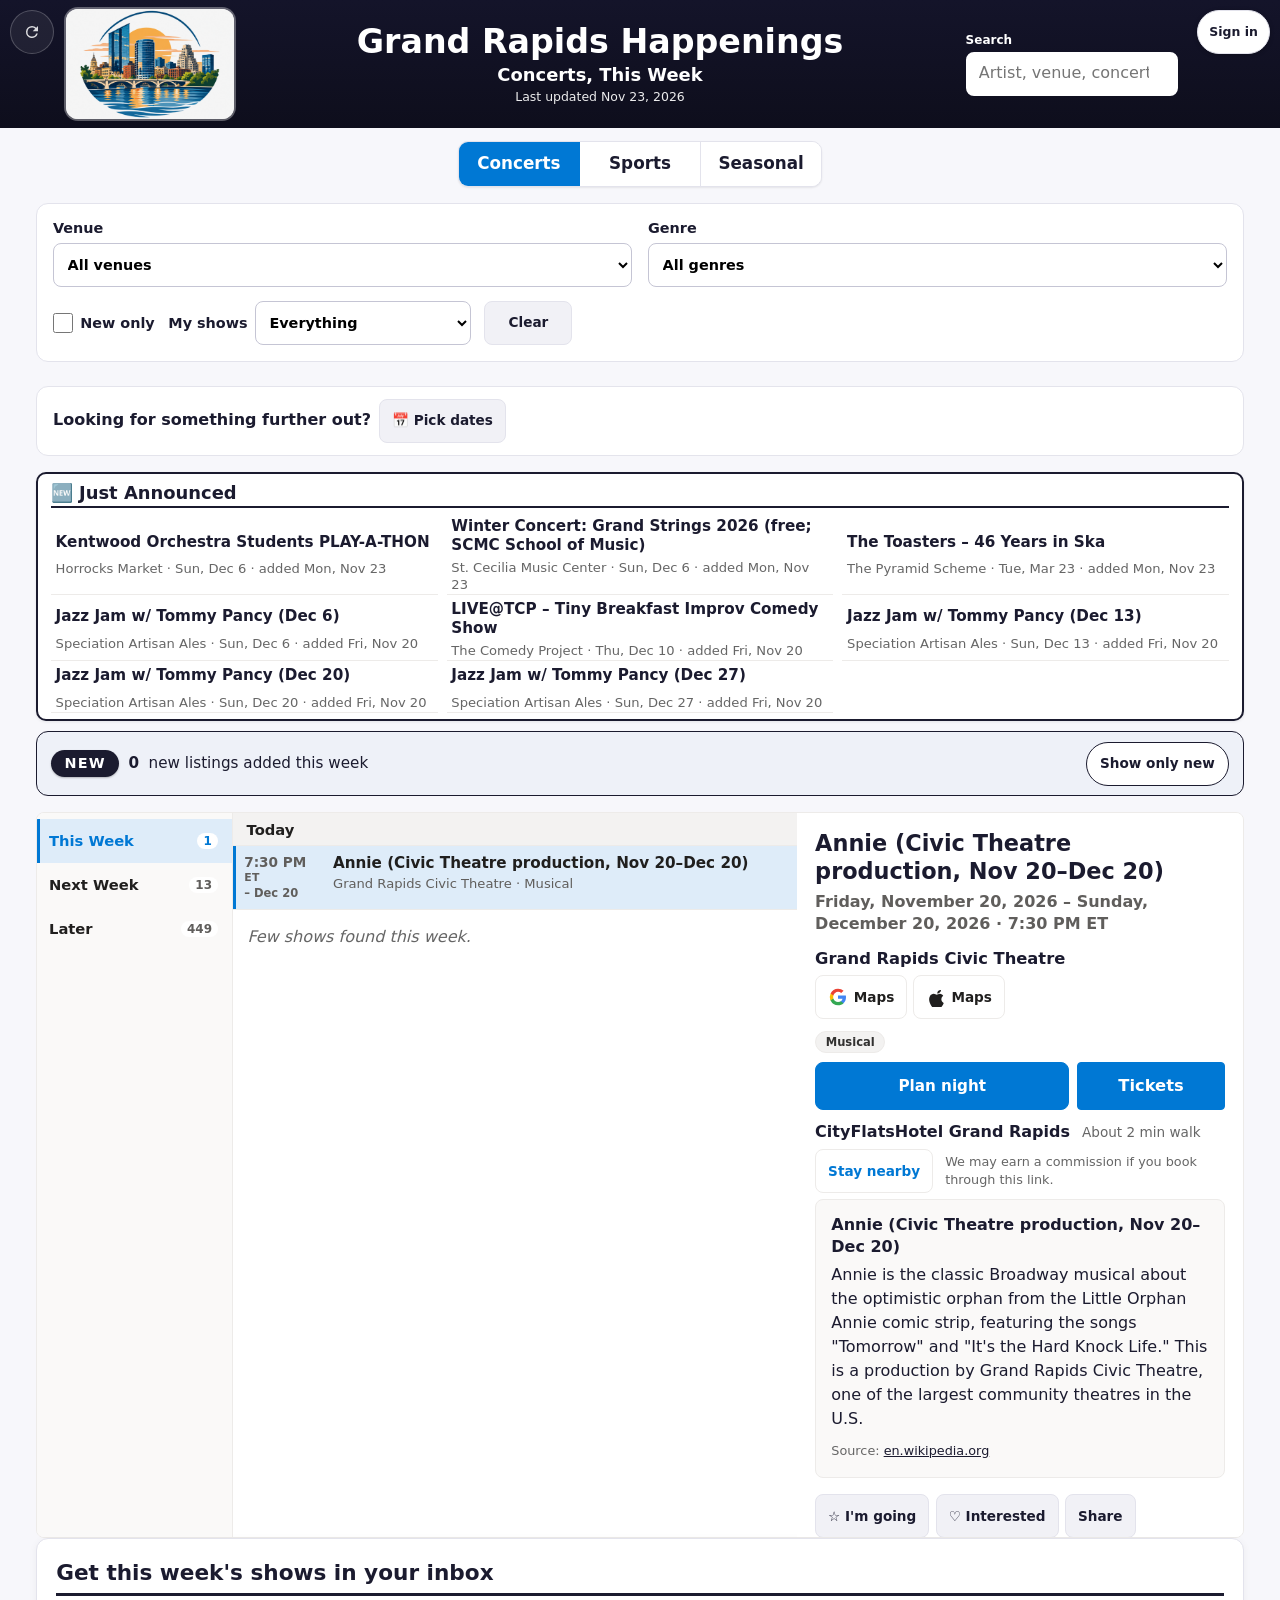
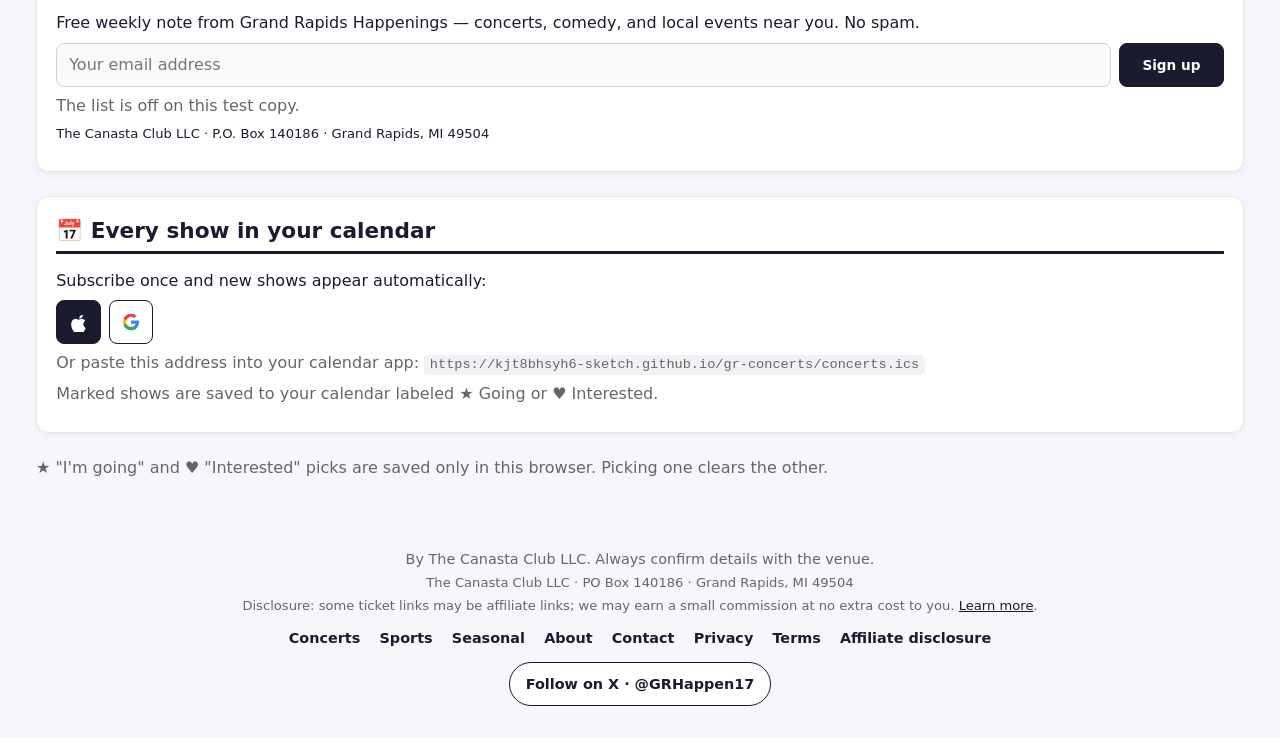
==== index.html @ 435d7b5a "Merge the Event offers price fix into staging. Listing data matches main. Staging pages, Stay nearby" ====
<!doctype html><html lang="en"><head><meta name='impact-site-verification' value='eac4d3b9-67de-4eab-9aab-28824f955603'><meta charset="utf-8"><meta name="robots" content="noindex,nofollow"><meta name="viewport" content="width=device-width,initial-scale=1"><meta name="google-site-verification" content="nDKhhTOPAaCx34YRSxGSWMy59igHP0gIZXPhLIAlEQs" /><script>(function(l){var h=l.hostname,p=l.pathname;if(h==="kjt8bhsyh6-sketch.github.io")return;if(/\.pages\.dev$/.test(h)&&h.split(".").length>3)return;if(h!=="www.grhappenings.com"&&!/\.pages\.dev$/.test(h)){return}p=p.replace(/\/index\.html$/,"/").replace(/\.html$/,"");l.replace("https://grhappenings.com"+p+l.search+l.hash)})(location)</script><link rel="canonical" href="https://grhappenings.com/">
<title>Grand Rapids Happenings</title><meta property="og:site_name" content="Grand Rapids Happenings"><meta name="description" content="Live music in Grand Rapids, MI this week and next, plus shows months ahead. New shows marked NEW.">
<link rel="stylesheet" href="style.css?v=202611091520"><link rel="alternate" type="text/calendar" title="All shows (iCal)" href="concerts.ics"><link rel="manifest" href="manifest.webmanifest?v=202611080943"><link rel="icon" href="icons/favicon.ico?v=202611080943" sizes="any"><link rel="icon" type="image/png" sizes="32x32" href="icons/favicon-32.png?v=202611080943"><link rel="apple-touch-icon" href="icons/apple-touch-icon.png?v=202611080943"><meta name="application-name" content="Grand Rapids Happenings"><meta name="apple-mobile-web-app-title" content="GR Happenings"><meta name="apple-mobile-web-app-capable" content="yes"><meta name="mobile-web-app-capable" content="yes"><meta name="theme-color" content="#14142a"></head><body>
<div class="mast"><header><img class="brand" src="assets/brand/cityscape.png?v=202611080943" alt=""><div class="mast-copy"><h1>Grand Rapids Happenings</h1><p class="subtitle">Concerts, This Week and Next</p><p id="updated"></p></div><div class="mast-search" role="search"><label for="f-q">Search</label><input type="search" id="f-q" placeholder="Artist, venue, concerto…" enterkeyhint="search"></div></header></div>
<nav class="segtoggle" aria-label="Section"><a href="index.html?v=202611081738" aria-current="page">Concerts</a><a href="sports.html?v=202611081738">Sports</a><a href="seasonal.html?v=202611081738">Seasonal</a></nav>
<main>
<section class="filters" aria-label="Filter shows">
  <div class="filter-fields">
    <label>Venue <select id="f-venue"><option value="">All venues</option></select></label>
    <label>Genre <select id="f-genre"><option value="">All genres</option></select></label>
  </div>
  <div class="filter-tools">
    <label><input type="checkbox" id="f-new"> New only</label>
    <label>My shows <select id="f-mine"><option value="">Everything</option><option value="all">Going + Interested</option><option value="going">★ Going only</option><option value="interested">♥ Interested only</option></select></label>
    <button type="button" id="f-clear">Clear</button>
  </div>
</section>
<section class="range" id="range" aria-label="Pick dates">
  <p class="range-ask">Looking for something further out? <button type="button" class="b" id="r-open" aria-expanded="false" aria-controls="r-panel">📅 Pick dates</button></p>
  <div id="r-panel" hidden>
    <div class="r-dates"><label>From <input type="date" id="r-from"></label><label>To <input type="date" id="r-to"></label></div>
    <div class="chips" id="r-chips"></div>
    <p class="row"><button type="button" class="b primary" id="r-go">Show shows</button> <button type="button" class="b" id="r-back">Back to this week</button></p>
  </div>
</section>
<section class="just" id="just-section">
  <h2>🆕 Just Announced</h2>
  <button type="button" class="just-toggle" id="just-toggle" aria-expanded="false" aria-controls="just">Show just announced</button>
  <ul id="just"></ul>
</section>
<p class="newcount" id="newcount" role="status" hidden></p>
<div class="workspace" id="workspace">
  <nav class="rail" aria-label="When">
    <button type="button" class="rail-btn" data-week="this" aria-pressed="true" aria-controls="agenda">This Week <span class="rail-count" data-count="this"></span></button>
    <button type="button" class="rail-btn" data-week="next" aria-pressed="false" aria-controls="agenda">Next Week <span class="rail-count" data-count="next"></span></button>
    <button type="button" class="rail-btn" data-week="later" aria-pressed="false" aria-controls="agenda">Later <span class="rail-count" data-count="later"></span></button>
  </nav>
  <div class="listpane">
    <p class="list-note" id="list-note" hidden></p>
    <div class="grid" id="agenda" role="listbox" aria-label="Shows"></div>
  </div>
  <aside class="readpane" id="read" aria-label="Show details">
    <div class="read-bar"><button type="button" class="b read-back" id="read-back">Back to list</button></div>
    <div class="read-body" id="read-body"></div>
  </aside>
</div>
<section class="signup"><h2>Get this week's shows in your inbox</h2><p>Free weekly note from Grand Rapids Happenings — concerts, comedy, and local events near you. No spam.</p><form><input type="email" name="email" placeholder="Your email address" disabled><button type="submit" disabled>Sign up</button></form><p class="note">The list is off on this test copy.</p><p class="mail-addr">The Canasta Club LLC · P.O. Box 140186 · Grand Rapids, MI 49504</p></section>
<section class="signup"><h2>📅 Every show in your calendar</h2><p>Subscribe once and new shows appear automatically:</p><p class="row"><a id="sub-webcal" class="btn cal-mark" href="concerts.ics" aria-label="Subscribe in Apple or Outlook" title="Subscribe in Apple or Outlook"><svg viewBox="0 0 24 24" aria-hidden="true" focusable="false"><path fill="currentColor" d="M16.4 6.6c-.7.8-1.8 1.4-2.9 1.3-.1-1.1.4-2.3 1.1-3 0 0 .1 0 .1-.1.8-.7 2.1-1.2 3.2-1.2.1 1.2-.3 2.3-1.5 3zm.6 1.6c-1.8-.1-3.3 1-4.1 1-.9 0-2.2-1-3.6-1-1.9 0-3.6 1.1-4.6 2.8-2 3.4-.5 8.4 1.4 11.2.9 1.4 2 2.9 3.4 2.8 1.4 0 1.9-.9 3.5-.9s2.1.9 3.5.9c1.5 0 2.4-1.3 3.3-2.7 1-1.6 1.5-3.1 1.5-3.2-.1 0-2.9-1.1-2.9-4.4 0-2.7 2.2-4 2.3-4.1-1.3-1.8-3.2-2.1-3.7-2.4z"/></svg></a> <a id="sub-google" class="btn ghost cal-mark" href="#" target="_blank" rel="noopener" aria-label="Subscribe in Google Calendar" title="Subscribe in Google Calendar"><svg viewBox="0 0 24 24" aria-hidden="true" focusable="false"><path fill="#4285F4" d="M21.6 12.3c0-.7-.1-1.4-.2-2H12v3.8h5.4a4.6 4.6 0 0 1-2 3v2.5h3.2c1.9-1.8 3-4.3 3-7.3z"/><path fill="#34A853" d="M12 22c2.7 0 5-.9 6.6-2.5l-3.2-2.5c-.9.6-2 .9-3.4.9-2.6 0-4.8-1.8-5.6-4.2H3.1v2.6A10 10 0 0 0 12 22z"/><path fill="#FBBC05" d="M6.4 13.7a6 6 0 0 1 0-3.4V7.7H3.1a10 10 0 0 0 0 8.6l3.3-2.6z"/><path fill="#EA4335" d="M12 5.8c1.5 0 2.8.5 3.8 1.5l2.9-2.9C16.9 2.8 14.7 2 12 2a10 10 0 0 0-8.9 5.7l3.3 2.6c.8-2.4 3-4.5 5.6-4.5z"/></svg></a></p><p class="note">Or paste this address into your calendar app: <code id="sub-url"></code></p><p class="note">Marked shows are saved to your calendar labeled ★ Going or ♥ Interested.</p></section>
<section class="signup" id="submit" hidden><h2>Know a show we missed?</h2><p>Tell us about a concert or local event. We check every submission before it goes on the site.</p><p><a id="submit-link" class="btn" href="#" target="_blank" rel="noopener">Submit an event</a></p></section>
<section id="comments" hidden><h2>Comments</h2><div id="giscus"></div></section>
<p class="note">★ "I'm going" and ♥ "Interested" picks are saved only in this browser. Picking one clears the other.</p>
</main>
<div id="toast" role="status" hidden></div>
<footer><p>By The Canasta Club LLC. Always confirm details with the venue.</p><p class="mail-addr">The Canasta Club LLC · PO Box 140186 · Grand Rapids, MI 49504</p><p class="disclosure">Disclosure: some ticket links may be affiliate links; we may earn a small commission at no extra cost to you. <a href="about.html#disclosure">Learn more</a>.</p><nav class="footlinks"><a href="index.html?v=202611081738">Concerts</a><a href="sports.html?v=202611081738">Sports</a><a href="seasonal.html?v=202611081738">Seasonal</a><a href="about.html">About</a><a href="about.html#contact">Contact</a><a href="privacy.html">Privacy</a><a href="terms.html">Terms</a><a href="about.html#disclosure">Affiliate disclosure</a></nav><p class="xfoot"><a href="https://x.com/GRHappen17" target="_blank" rel="noopener me" aria-label="Follow Grand Rapids Happenings on X (@GRHappen17)">Follow on X · @GRHappen17</a></p></footer>
<script src="config.js?v=202611091500"></script><script src="concerts.js?v=202611232206"></script><script src="bios.js?v=202611232206"></script><script src="ics.js?v=202611232206"></script><script src="venues.js?v=202611232206"></script><script src="date-range.js?v=202611080943"></script><script src="bio-modal.js?v=202611080943"></script><script src="marks.js?v=202611080943"></script><script src="pane.js?v=202611081905"></script><script src="plan-night.js?v=202611081926"></script><script src="stay-hotels.js?v=202611091520"></script><script src="stay-links.js?v=202611091520"></script><script src="app.js?v=202611091500"></script>
<script src="profiles.js?v=202611081738"></script><script src="track.js?v=202611091500"></script><script src="refresh.js?v=202611080943"></script>
<script>
(function () {
  var section = document.getElementById('just-section');
  var btn = document.getElementById('just-toggle');
  if (!section || !btn || !window.matchMedia) return;
  var mq = window.matchMedia('(max-width: 560px)');
  function setOpen(open) {
    section.classList.toggle('is-open', open);
    btn.setAttribute('aria-expanded', open ? 'true' : 'false');
    btn.textContent = open ? 'Hide just announced' : 'Show just announced';
  }
  btn.addEventListener('click', function () { if (mq.matches) setOpen(!section.classList.contains('is-open')); });
  function onBreakpoint() { if (mq.matches) setOpen(false); }
  if (mq.addEventListener) mq.addEventListener('change', onBreakpoint);
  else if (mq.addListener) mq.addListener(onBreakpoint);
})();
</script>

</body></html>
---- style.css ----
/* Colors: navy chrome. NEW is a solid navy pill. Going is blue. Interested stays teal. */
:root{
  --bg:#f7f7fb;--text:#1b1b2f;--navy:var(--text);--navy-hover:#2c2c4e;--accent:var(--navy);
  --header:#14142a;--header-deep:#0e0e1c;
  --card:#fff;--new:#16a34a;--line:#e3e3ec;--muted:#666;
  --new-bg:var(--navy);--new-ink:#fff;--new-line:var(--navy);
  --going:#dbeafe;--going-line:#2563eb;--going-ink:#1e3a8a;
  --interested-bg:#ccfbf1;--interested:#0d9488;--interested-ink:#115e59;--mark-going:#2563eb;
  --focus:var(--navy);--focus-on-navy:#fff;
  --fluent:#0f6cbd;--fluent-hover:#115ea3;--fluent-line:#edebe9;--fluent-ink:#201f1e;--fluent-muted:#605e5c;
  --ms:#0078D4;--ms-hover:#106EBE;--ms-sel:#deecf9;--day:#f3f2f1
}
*{box-sizing:border-box}
body{margin:0;font-family:system-ui,-apple-system,"Segoe UI",sans-serif;background:var(--bg);color:var(--text);line-height:1.4}
.mast{position:relative;color:#fff;background:linear-gradient(180deg,var(--header) 0%,var(--header-deep) 100%)}
.brand{position:relative;z-index:0;grid-area:brand;justify-self:start;align-self:center;width:4.75rem;height:auto;aspect-ratio:480/315;max-width:none;object-fit:contain;object-position:center;margin:0;padding:0;border-radius:10px;background:#f4f4f4;box-shadow:0 0 0 2px #ffffff55;pointer-events:none;user-select:none}
header{position:relative;z-index:1;display:grid;grid-template-columns:minmax(0,1fr);grid-template-areas:"brand" "copy";justify-items:start;align-items:center;row-gap:.4rem;background:transparent;color:#fff;padding:3.65rem .9rem .75rem;text-align:left}
header:has(.mast-search){grid-template-areas:"brand" "copy" "search"}
.mast-copy{grid-area:copy;width:100%;min-width:0;position:relative;z-index:1;text-align:left}
.mast-search{grid-area:search;width:100%;min-width:0;max-width:100%;justify-self:stretch;position:relative;z-index:1;text-align:left}
.mast-search label{display:block;margin:0 0 .15rem;font-size:.75rem;font-weight:700;color:#fff}
.mast-search input{font:inherit;font-size:1rem;width:100%;min-width:0;min-height:44px;padding:.4rem .7rem;border:2px solid #fff;border-radius:8px;background:#fff;color:var(--text)}
h1{margin:0;font-size:1.15rem;line-height:1.2;white-space:nowrap}
#updated{opacity:.92;font-size:.78rem;margin:.1rem 0 0}
main{max-width:1100px;margin:auto;padding:1rem}
main:has(.workspace){max-width:1240px}
h2{border-bottom:3px solid var(--accent);padding-bottom:.3rem;margin:1.6rem 0 1rem;font-size:1.35rem}
section>h2:first-child{margin-top:0}
main>section{margin-bottom:1.5rem}
a{color:var(--navy)}
.note,.muted{color:var(--muted)}.muted{font-size:.85rem}

/* ---- listings: one Outlook-style agenda (day groups + dense rows). Not cards. ---- */
.grid{display:flex;flex-direction:column;gap:0;background:#fff;border:1px solid var(--fluent-line);border-radius:8px}
.card{background:#fff;border:0;border-bottom:1px solid var(--fluent-line);border-radius:0;padding:0;box-shadow:none;
  display:block;min-width:0;overflow:visible}
.row-title{margin:0;font-size:1rem;font-weight:700;line-height:1.3;color:var(--fluent-ink);overflow-wrap:anywhere}
.card p{margin:.12rem 0 0;font-size:.92rem;overflow-wrap:anywhere}
.card.is-new{background:#f4f7fb;box-shadow:inset 3px 0 0 var(--navy)}
.card.flash{outline:3px solid var(--fluent);outline-offset:-3px}
.tag,.new{display:inline-block;border-radius:99px;padding:.15rem .6rem;font-size:.72rem;font-weight:600;color:#fff;vertical-align:middle}
.tag{background:var(--accent)}.new{background:var(--new-bg);color:#fff;border:0;font-size:.9rem;font-weight:800;letter-spacing:.08em;line-height:1.1;padding:.36rem .82rem;margin-left:.4rem;box-shadow:0 1px 2px #00000040}
.few{grid-column:1/-1;font-style:italic;color:var(--muted)}

/* ---- card buttons: Tickets in the rail row; labeled actions in a slim bar ---- */
.actions{margin:0;padding:.35rem .5rem;display:flex;flex-wrap:wrap;align-items:center;gap:.25rem;border-top:1px solid var(--line);background:var(--bg)}
.actions>.b{flex:0 0 auto;min-width:44px;background:transparent;border-color:transparent;color:var(--text);font-size:.8rem;font-weight:700;white-space:nowrap}
.actions>.b:hover{background:#e8e8f2}
.b,.btn,button{font:inherit;font-size:.85rem;font-weight:600;line-height:1.2;min-height:44px;padding:.5rem .75rem;border-radius:8px;
  border:1px solid var(--line);background:#f1f1f6;color:var(--text);cursor:pointer;text-decoration:none;
  display:inline-flex;align-items:center;justify-content:center;text-align:center;white-space:nowrap}
.b:hover,button:hover{background:#e6e6ef}
.b.primary,.btn,button[type=submit]{background:var(--navy);border-color:var(--navy);color:#fff}
.b.primary{grid-column:1/-1;font-size:.95rem}
.b.primary:hover,.btn:hover,button[type=submit]:hover{filter:none;background:var(--navy-hover)}
.b.going.on{background:var(--going);border-color:var(--going-line);color:var(--going-ink)}
.btn.ghost{background:#fff;color:var(--navy);border-color:var(--navy)}
.btn.ghost:hover{background:#eef0f6;filter:none}
.b:focus-visible,.btn:focus-visible,button:focus-visible,select:focus-visible,input:focus-visible,a:focus-visible{outline:3px solid var(--focus);outline-offset:2px}
header :focus-visible{outline-color:var(--focus-on-navy)}

/* ---- Just Announced: one column, then two, then three. Each row is pill | title / meta, so a long title wraps beside NEW and the venue line stays under the title. ---- */
.just{background:var(--card);border:2px solid var(--navy);border-radius:10px;padding:.65rem .85rem .5rem;margin-bottom:.85rem;box-shadow:0 1px 3px #00000014;overflow:visible}
.just h2{margin:0 0 .35rem;padding-bottom:.2rem;border-bottom-width:2px;border-bottom-color:var(--navy);font-size:1.15rem;line-height:1.25;overflow-wrap:break-word}
.just ul{display:grid;grid-template-columns:minmax(0,1fr);gap:0;list-style:none;margin:0;padding:0;min-width:0}
.just li{display:grid;grid-template-columns:auto minmax(0,1fr);grid-template-areas:"pill title" "pill meta";align-items:center;align-content:center;column-gap:.45rem;row-gap:0;min-width:0;min-height:44px;margin:0;padding:.25rem .1rem;border-bottom:1px solid var(--fluent-line);overflow:visible;overflow-wrap:break-word}
.just li:last-child{border-bottom:0}
.just li a{grid-area:title;font-size:1rem;font-weight:700;line-height:1.3;text-decoration:none;min-height:44px;min-width:0;max-width:100%;display:flex;align-items:center;white-space:normal;overflow:visible;overflow-wrap:anywhere;text-overflow:clip}
.just li a:hover{text-decoration:underline}
.just li .muted{grid-area:meta;min-width:0;max-width:100%;font-size:.86rem;line-height:1.3;white-space:normal;overflow:visible;overflow-wrap:anywhere}
.just li .new{grid-area:pill;align-self:center;margin:0;font-size:.68rem;letter-spacing:.04em;padding:.12rem .42rem;box-shadow:none;white-space:nowrap}
@media (min-width:720px){
  .just ul{grid-template-columns:repeat(2,minmax(0,1fr));column-gap:.85rem}
  .just li,.just li:last-child{border-bottom:0;box-shadow:inset 0 -1px 0 var(--fluent-line);padding:.15rem .4rem}
}
@media (min-width:1100px){
  main>.just{padding:.5rem .8rem .35rem;margin-bottom:.65rem}
  .just h2{margin:0 0 .25rem;padding-bottom:.15rem;font-size:1.12rem}
  .just ul{grid-template-columns:repeat(3,minmax(0,1fr));column-gap:.55rem}
  .just li,.just li:last-child{display:grid;grid-template-columns:auto minmax(0,1fr);grid-template-areas:"pill title" "pill meta";align-items:center;align-content:center;column-gap:.4rem;row-gap:0;min-height:0;min-width:0;padding:.12rem .3rem .16rem;overflow:visible}
  .just li .new{grid-area:pill;align-self:center}
  .just li a{grid-area:title;min-height:1.9rem;min-width:0;max-width:100%;padding:.2rem 0;font-size:.95rem;line-height:1.25;display:block;white-space:normal;overflow:visible;overflow-wrap:anywhere;text-overflow:clip}
  .just li .muted{grid-area:meta;flex:none;min-width:0;max-width:100%;font-size:.82rem;line-height:1.3;white-space:normal;overflow:visible;overflow-wrap:anywhere}
}
.just li:not(:has(.new)){grid-template-columns:minmax(0,1fr);grid-template-areas:"title" "meta";column-gap:0}
.just li:not(:has(a)){display:block}
/* Phone collapse uses the existing phones breakpoint (max-width: 560px). From 561px up the list stays open and this control is not shown. */
.just-toggle{display:none}
@media (max-width:560px){
  .just-toggle{display:flex;align-items:center;justify-content:space-between;gap:.75rem;box-sizing:border-box;width:100%;min-height:44px;margin:.15rem 0 .35rem;padding:.5rem .75rem;border:1px solid var(--navy);border-radius:8px;background:var(--card);color:var(--navy);font:inherit;font-size:.9rem;font-weight:700;line-height:1.2;text-align:left;cursor:pointer;white-space:normal}
  .just-toggle:hover{background:color-mix(in srgb,var(--navy) 8%,white)}
  .just-toggle::after{content:"";flex:0 0 auto;width:.5rem;height:.5rem;border-right:2px solid currentColor;border-bottom:2px solid currentColor;transform:translateY(-.15rem) rotate(45deg)}
  .just.is-open .just-toggle::after{transform:translateY(.12rem) rotate(225deg)}
  .just:not(.is-open) > #just{display:none}
}

/* ---- filter bar: equal field row, then a compact tools row (not stretched under those columns) ---- */
.filters{display:flex;flex-direction:column;gap:.85rem;background:var(--card);border:1px solid var(--line);border-radius:12px;padding:.9rem 1rem 1rem}
.filter-fields{display:grid;grid-template-columns:minmax(0,1fr);gap:.7rem}
.filter-tools{display:flex;flex-wrap:wrap;align-items:center;gap:.6rem .85rem}
.filters label{display:flex;align-items:center;gap:.45rem;font-size:.9rem;font-weight:600;min-width:0;min-height:44px}
.filter-fields label{flex-direction:column;align-items:stretch;justify-content:flex-end;gap:.3rem;min-height:0}
.filters select,.filters input[type=search]{font:inherit;font-size:.9rem;padding:.45rem .6rem;border:1px solid #c5c5d4;border-radius:8px;background:#fff;min-width:0;width:100%;min-height:44px}
.filter-tools label:has(select){flex:0 1 auto}
.filter-tools select{width:13.5rem;max-width:100%}
.filters input[type=checkbox]{width:1.25rem;height:1.25rem;accent-color:var(--navy);margin:0}
.filters #f-clear{margin:0;width:auto;min-width:5.5rem;min-height:44px;padding-inline:1.1rem}
@media (min-width:720px){
  .filter-fields{grid-template-columns:repeat(2,minmax(0,1fr));gap:.75rem 1rem}
  .filters:not(:has(#f-venue)){flex-direction:row;align-items:flex-end;gap:1rem 1.25rem}
  .filters:not(:has(#f-venue)) .filter-fields{flex:0 1 22rem;grid-template-columns:minmax(0,1fr)}
  .filters:not(:has(#f-venue)) .filter-tools{flex:1 1 auto}
}

/* ---- signup / calendar / submit boxes ---- */
.signup{background:var(--card);border:1px solid var(--line);border-radius:12px;padding:1.2rem;box-shadow:0 2px 8px #0000000d}
.signup p{margin:.5rem 0}
.signup form{display:flex;gap:.5rem;flex-wrap:wrap}
.signup input[type=email]{flex:1 1 220px;min-width:0;font:inherit;padding:.6rem .75rem;border:1px solid #cfcfda;border-radius:8px}
.signup button[type=submit]{padding:.6rem 1.4rem}
.row{display:flex;flex-wrap:wrap;gap:.5rem}
code{background:#f1f1f6;padding:.15rem .35rem;border-radius:4px;font-size:.85rem;word-break:break-all}
#toast{position:fixed;bottom:1rem;left:50%;transform:translateX(-50%);background:var(--text);color:#fff;padding:.6rem 1rem;border-radius:8px;z-index:9}
footer{text-align:center;padding:2rem 1rem;color:var(--muted);font-size:.9rem}

/* ---- phones ---- */
@media (max-width:560px){
  main{padding:.75rem}
  .grid{gap:0}
  .just{padding:.45rem .6rem .3rem}
}
.badges{display:flex;flex-wrap:wrap;gap:.3rem}.badges .new{margin-left:0}
/* footer links + text pages (privacy / terms) */
footer p{margin:.3rem 0}.mail-addr,.disclosure{font-size:.82rem}
.footlinks{display:flex;flex-wrap:wrap;justify-content:center;gap:.4rem 1.2rem;margin-top:.8rem}
.footlinks a{color:var(--navy);font-weight:700;text-decoration:none}.footlinks a:hover{text-decoration:underline}
/* X account only: https://x.com/GRHappen17. Never @grhappenings (Visit Grand Rapids, MN). */
.xfoot{margin:.9rem 0 0}
.xfoot a{display:inline-flex;align-items:center;justify-content:center;box-sizing:border-box;min-height:44px;min-width:44px;padding:.4rem 1rem;border-radius:99px;border:1px solid var(--navy);background:#fff;color:var(--navy);font-weight:700;line-height:1.2;text-decoration:none}
.xfoot a:hover{background:#eef0f6}
.doc{max-width:760px}.doc section{margin-bottom:1rem}.doc p{line-height:1.55}
/* top nav (Concerts / Sports) + sports note cards */
.tag.off{background:#6b7280}.note-card p{color:var(--text)}

/* "Who is this?" button + dialog */
.actions.has-bio .b.primary{grid-column:auto}
.actions.has-bio .b.whois{grid-column:auto}
.bio-overlay{position:fixed;inset:0;z-index:1000;background:rgba(0,0,0,.55);display:flex;align-items:center;justify-content:center;padding:1rem}
.bio-overlay[hidden]{display:none}
.bio-box{position:relative;background:#fff;color:#222;max-width:32rem;width:100%;max-height:85vh;overflow:auto;border-radius:12px;padding:1.25rem 1.25rem 1rem;box-shadow:0 10px 30px rgba(0,0,0,.3)}
.bio-box h2{margin:0 2.5rem .6rem 0;font-size:1.15rem;line-height:1.3}
.bio-box p{margin:0 0 .75rem;line-height:1.5}
.bio-box .bio-src{font-size:.8rem;color:#666;margin:0}
.bio-x{position:absolute;top:.5rem;right:.5rem;min-width:2.5rem;font-size:1.4rem;line-height:1;padding:.3rem .6rem}
body.bio-open{overflow:hidden}
.bio-box h3{margin:1rem 0 .4rem;font-size:1rem;padding-top:.75rem;border-top:1px solid #eee}

/* ---- NEW this week: solid navy pill beside the title ---- */
.card{position:relative}
.new{background:var(--new-bg);color:#fff;border:0;font-weight:800;letter-spacing:.08em}
.card.is-new{background:#f4f7fb;box-shadow:inset 3px 0 0 var(--navy)}
.row-title .new{position:static;margin-left:.4rem;vertical-align:middle;font-size:.72rem;letter-spacing:.06em;padding:.18rem .48rem}
.added-on{font-size:.78rem!important;color:#3d4668;font-weight:600}
.newcount{display:flex;flex-wrap:wrap;align-items:center;gap:.4rem .6rem;background:#eef1f8;border:1px solid var(--new-line);border-radius:12px;padding:.6rem .9rem;margin:0 0 1rem;font-size:.95rem}
.newcount .new{margin-left:0}
.newcount .newtoggle{margin-left:auto;font:inherit;font-size:.85rem;font-weight:700;min-height:44px;padding:.4rem .8rem;border-radius:99px;border:1px solid var(--navy);background:#fff;color:var(--navy);cursor:pointer}
.newcount .newtoggle[aria-pressed="true"]{background:var(--navy);color:#fff}
.just{border-left-color:var(--navy)}.just h2{border-bottom-color:var(--navy)}

/* ---- header subtitle + Concerts | Sports | Seasonal (boxed, under the mast) ---- */
.subtitle{margin:.1rem 0 0;font-size:.95rem;font-weight:600;color:#fff}
.segtoggle{display:flex;justify-content:center;align-items:stretch;width:max-content;max-width:calc(100% - 1.4rem);margin:.8rem auto 0;padding:0;background:#fff;border:1px solid var(--line);border-radius:10px;overflow:hidden;box-shadow:0 1px 2px #00000014}
.segtoggle a{flex:1 1 0;min-width:0;text-align:center;text-decoration:none;font-weight:700;font-size:.98rem;min-height:44px;display:flex;align-items:center;justify-content:center;
  border:0;border-right:1px solid var(--line);border-radius:0;color:var(--navy);background:#fff;padding:.45rem .85rem}
.segtoggle a:last-child{border-right:0}
.segtoggle a[aria-current=page]{background:var(--ms);color:#fff;border-right-color:var(--ms)}
.segtoggle a:not([aria-current]):hover{background:var(--ms-sel)}
.segtoggle a:focus-visible{outline:3px solid var(--ms);outline-offset:-3px;z-index:1}
@media (max-width:440px){.segtoggle{max-width:calc(100% - 1rem)}.segtoggle a{font-size:.92rem;padding:.45rem .4rem}}
@media (min-width:760px){
  header{grid-template-columns:auto minmax(0,1fr);grid-template-areas:"brand copy";padding:.55rem 6.4rem .55rem 4.15rem;column-gap:1rem}
  header:has(.mast-search){grid-template-columns:auto minmax(0,1fr) 13.25rem;grid-template-areas:"brand copy search"}
  header h1{font-size:clamp(1.9rem,2.6vw,2.45rem);white-space:normal}
  .subtitle{font-size:1.12rem}
  .brand{width:7.5rem;border-radius:12px}
  .mast-copy{text-align:center}
  .subtitle,#updated{display:block;min-height:1.35em;line-height:1.35;white-space:nowrap;overflow:hidden;text-overflow:ellipsis}
  .mast-search{align-self:center;width:auto;max-width:13.25rem;justify-self:end}
  .segtoggle a{font-size:1.05rem;padding:.45rem 1.35rem}
}
@media (min-width:1100px){
  .brand{width:10.5rem}
}
.b.ics,.b.gcal,.b.map,a.btn.cal-mark{min-width:44px;min-height:44px;padding:.45rem .7rem}
.b.map{gap:.35rem}
.b.ics svg,.b.gcal svg,.b.map svg,a.btn.cal-mark svg{width:20px;height:20px;display:block}
/* date range picker */
.range{background:var(--card);border:1px solid #e4e4ec;border-radius:12px;padding:.75rem 1rem;margin:0 0 1rem}
.range-ask{margin:0;display:flex;flex-wrap:wrap;align-items:center;gap:.5rem;font-weight:600}
.r-dates{display:flex;flex-wrap:wrap;gap:.75rem;margin:.75rem 0 .5rem}
.r-dates label{display:flex;flex-direction:column;font-size:.85rem;gap:.25rem;flex:1 1 9rem}
.r-dates input{font:inherit;min-height:44px;padding:.3rem .5rem;border:1px solid #ccc;border-radius:8px}
.chips{display:flex;flex-wrap:wrap;gap:.4rem;margin:.25rem 0 .5rem}
.chip{border-radius:99px;border:2px solid var(--navy);color:var(--navy);background:var(--card);padding:.35rem .8rem;min-height:44px}
.chip:hover{background:color-mix(in srgb,var(--navy) 8%,white)}
.chip.on{background:var(--navy);border-color:var(--navy);color:#fff}
.chip.on:hover{background:var(--navy-hover)}
.range .b.primary{grid-column:auto}
/* ---- "I'm interested" (♥) next to "I'm going" (★); the two are exclusive (marks.js) ---- */
.b.interested.on{background:var(--interested-bg);border-color:var(--interested);color:var(--interested-ink)}
.b.going.on{color:var(--going-ink)}
/* odd button left over at the end of the 2-column grid spans the full row */
.actions:not(.has-bio)>.b:last-child:nth-child(even),.actions.has-bio>.b:last-child:nth-child(odd){grid-column:1/-1}
/* row accent: blue = going, teal = interested (inset so the list doesn't shift) */
.card.mark-going{box-shadow:inset 4px 0 0 var(--mark-going);background:#f3f8ff}
.card.mark-interested{box-shadow:inset 4px 0 0 var(--interested);background:#f2fbf9}
.card.is-new.mark-going{box-shadow:inset 4px 0 0 var(--mark-going)}
.card.is-new.mark-interested{box-shadow:inset 4px 0 0 var(--interested)}
.season-h{grid-column:1/-1;margin:.8rem 0 0;font-size:1.15rem;border-bottom:2px solid var(--accent);padding-bottom:.2rem}.grid>.season-h:first-child{margin-top:0}
.actions>.b{min-width:44px;white-space:nowrap}
/* ---- refresh button + pull-to-refresh (refresh.js) ---- */
header{position:relative}
.refresh-btn{position:absolute;top:.6rem;left:.6rem;top:calc(.6rem + env(safe-area-inset-top,0px));width:44px;height:44px;min-height:44px;display:flex;align-items:center;justify-content:center;border-radius:50%;border:1px solid #ffffff40;background:#ffffff14;color:#fff;cursor:pointer;padding:0;opacity:.85}
.refresh-btn:hover,.refresh-btn:focus-visible{opacity:1;background:#ffffff26}
.grh-refreshing .refresh-btn svg{animation:grhspin .8s linear infinite}
.ptr{position:fixed;left:50%;top:0;top:env(safe-area-inset-top,0px);z-index:1000;width:36px;height:36px;border-radius:50%;background:#fff;box-shadow:0 2px 8px #0003;display:none;align-items:center;justify-content:center;opacity:0;transform:translate(-50%,-50px);pointer-events:none}
.ptr.show{display:flex}
.ptr-spin{width:18px;height:18px;border-radius:50%;border:2.5px solid var(--line);border-top-color:var(--navy)}
.ptr.ready .ptr-spin{border-color:var(--navy);border-top-color:var(--line)}
.ptr.spin .ptr-spin{animation:grhspin .8s linear infinite}
@keyframes grhspin{to{transform:rotate(360deg)}}
@media (prefers-reduced-motion:reduce){.ptr.spin .ptr-spin,.grh-refreshing .refresh-btn svg{animation-duration:2s}}
@media (max-width:640px){
  .filter-tools{flex-direction:column;align-items:stretch}
  .filter-tools label:has(select){flex-direction:column;align-items:stretch}
  .filter-tools select,.filters #f-clear{width:100%}
}
.mast :focus-visible{outline-color:var(--focus-on-navy)}

/* ---- Three-pane agenda: week rail | dense list | reading pane ---- */
.workspace{display:flex;flex-direction:column;background:#fff;border:1px solid var(--fluent-line);border-radius:8px;overflow:hidden;min-height:24rem}
.rail{display:flex;flex-direction:row;background:#faf9f8;border-bottom:1px solid var(--fluent-line)}
button.rail-btn{flex:1 1 0;display:flex;align-items:center;justify-content:center;gap:.4rem;min-height:44px;margin:0;padding:.5rem .55rem;font:inherit;font-weight:650;font-size:.92rem;line-height:1.2;white-space:nowrap;color:var(--fluent-ink);background:transparent;border:0;border-radius:0;box-shadow:none;cursor:pointer}
button.rail-btn:hover{background:var(--day)}
button.rail-btn[aria-pressed="true"]{background:var(--ms-sel);color:var(--ms);box-shadow:inset 0 -3px 0 var(--ms)}
button.rail-btn[aria-pressed="true"]:hover{background:var(--ms-sel)}
.rail-count{font-size:.75rem;font-weight:700;color:var(--fluent-muted);background:#fff;border-radius:99px;min-width:1.35rem;padding:.05rem .4rem;text-align:center}
button.rail-btn[aria-pressed="true"] .rail-count{color:var(--ms)}
.listpane{min-width:0}
.listpane .grid{border:0;border-radius:0;background:transparent}
.list-note{margin:0;padding:.55rem .85rem;background:#faf9f8;border-bottom:1px solid var(--fluent-line);font-size:.88rem;color:var(--fluent-ink)}
.day{display:flex;flex-direction:column;min-width:0}
.workspace .day-h{margin:0;padding:.4rem .85rem;font-size:.92rem;font-weight:700;line-height:1.3;color:var(--fluent-ink);background:var(--day);border:0;border-bottom:1px solid var(--fluent-line)}
.grid>.few{margin:0;padding:1rem .9rem}
button.agenda-row{display:grid;grid-template-columns:4.85rem minmax(0,1fr);gap:.15rem .7rem;align-items:start;width:100%;min-height:44px;margin:0;padding:.5rem .75rem .5rem .7rem;text-align:left;font:inherit;font-weight:400;line-height:1.3;white-space:normal;color:var(--fluent-ink);background:#fff;border:0;border-bottom:1px solid var(--fluent-line);border-radius:0;box-shadow:none;cursor:pointer}
button.agenda-row:hover{background:#faf9f8}
button.agenda-row[aria-selected="true"]{background:var(--ms-sel);box-shadow:inset 3px 0 0 var(--ms)}
button.agenda-row[aria-selected="true"]:hover{background:var(--ms-sel)}
button.agenda-row.mark-going:not([aria-selected="true"]){box-shadow:inset 3px 0 0 var(--mark-going)}
button.agenda-row.mark-interested:not([aria-selected="true"]){box-shadow:inset 3px 0 0 var(--interested)}
button.agenda-row.mark-going .row-title::after{content:" ★";color:var(--mark-going)}
button.agenda-row.mark-interested .row-title::after{content:" ♥";color:var(--interested)}
button.agenda-row.flash{outline:3px solid var(--ms);outline-offset:-3px}
button.agenda-row:focus-visible,button.rail-btn:focus-visible{outline:3px solid var(--ms);outline-offset:-3px;z-index:1}
button.agenda-row .row-time{padding:0;color:var(--fluent-muted);font-size:.85rem;font-weight:650;line-height:1.25}
button.agenda-row .row-time time{font-weight:650}
button.agenda-row .row-tz{display:block;font-size:.68rem;font-weight:800;letter-spacing:.04em}
button.agenda-row .row-thru{display:block;margin-top:.1rem;font-size:.72rem;font-weight:600}
button.agenda-row .row-time.is-long{font-size:.75rem}
button.agenda-row .row-body{min-width:0;padding:0}
.row-title{display:block;font-weight:700;font-size:.95rem;overflow-wrap:anywhere}
.row-preview{display:block;margin-top:.08rem;color:var(--fluent-muted);font-size:.82rem;font-weight:400;white-space:nowrap;overflow:hidden;text-overflow:ellipsis}
.readpane{min-width:0;background:#fff}
.read-body{padding:1rem 1.15rem 1.5rem}
.read-empty{margin:0;padding:1.6rem .2rem;color:var(--fluent-muted)}
.read-card .read-title{margin:0 0 .35rem;padding:0;border:0;font-size:1.4rem;line-height:1.25;overflow-wrap:anywhere}
.read-title .new{font-size:.72rem;letter-spacing:.06em;padding:.18rem .48rem;margin-left:.45rem;vertical-align:middle}
.read-when{margin:0;color:var(--fluent-muted);font-weight:650}
.read-place{margin:.75rem 0 .15rem;font-size:1.02rem;font-weight:700}
.read-maps{display:flex;flex-wrap:wrap;gap:.35rem;margin:.3rem 0 .7rem}
.read-maps .b.map{background:#fff;border:1px solid var(--fluent-line);color:var(--fluent-ink);min-height:44px;padding:.4rem .75rem;gap:.35rem;font-weight:650}
.read-maps .b.map:hover{background:var(--day)}
.read-tags{margin:.15rem 0 .35rem}
.tag.read-tag{background:var(--day);color:#323130;border:1px solid var(--fluent-line);font-weight:650}
.tag.read-tag.off{background:#e5e7eb;color:var(--navy)}
.read-extra{margin:.65rem 0 0;line-height:1.5}
.read-bio{margin:.35rem 0 .4rem;padding:.85rem .95rem;background:#faf9f8;border:1px solid var(--fluent-line);border-radius:8px}
.read-bio h3{margin:.85rem 0 .3rem;padding:0;border:0;font-size:1rem}
.read-bio h3:first-child{margin-top:0}
.read-bio p{margin:0 0 .6rem;line-height:1.5}
.read-bio .bio-src{margin:0 0 .2rem;font-size:.8rem;color:var(--muted)}
.read-actions{display:flex;flex-wrap:wrap;align-items:center;gap:.4rem;margin:1rem 0 .25rem}
.read-actions .b{gap:.35rem;min-height:44px}
.read-cals{display:contents}
.read-actions svg,.read-maps svg{width:18px;height:18px;display:block;flex:0 0 auto}
.read-cta{margin:.55rem 0 .15rem}
a.read-tickets.b.primary{grid-column:auto;width:100%;max-width:22rem;min-height:48px;padding:.6rem 1.1rem;border-radius:4px;font-size:1.02rem;font-weight:700;background:var(--ms);border-color:var(--ms);color:#fff}
a.read-tickets.b.primary:hover{background:var(--ms-hover);border-color:var(--ms-hover);filter:none;color:#fff}
.read-ftc{margin:.45rem 0 0;max-width:36rem;font-size:.8rem;color:var(--muted);line-height:1.45}
.read-back{margin:.65rem .75rem .15rem;min-height:44px;padding:.45rem .9rem;background:#fff;border:1px solid var(--fluent-line);color:var(--ms);font-weight:700}
.read-back:hover{background:var(--ms-sel)}
@media (max-width:899px){
  .readpane{display:none}
  body.is-reading .mast,body.is-reading footer,body.is-reading main>*:not(.workspace),body.is-reading .rail,body.is-reading .listpane{display:none}
  body.is-reading .readpane{display:block;min-height:100dvh}
  body.is-reading main{padding:0;max-width:none}
  body.is-reading .workspace{border:0;border-radius:0;min-height:100dvh}
}
@media (min-width:900px){
  .workspace{display:grid;grid-template-columns:12.25rem minmax(0,1.2fr) minmax(17rem,.95fr);grid-template-rows:minmax(28rem,calc(100dvh - 11rem));min-height:32rem}
  .rail{flex-direction:column;border-bottom:0;border-right:1px solid var(--fluent-line);padding:.35rem 0;overflow:auto}
  button.rail-btn{flex:0 0 auto;justify-content:space-between;padding:.6rem .85rem .6rem .75rem;text-align:left}
  button.rail-btn[aria-pressed="true"]{box-shadow:inset 3px 0 0 var(--ms)}
  .listpane,.readpane{overflow:auto;min-height:0}
  .workspace .day-h{position:sticky;top:0;z-index:1}
  .read-bar{display:none}
}
@media (max-width:560px){
  .workspace{border-radius:6px}
  button.agenda-row{padding:.48rem .55rem .48rem .5rem;column-gap:.45rem;grid-template-columns:4.35rem minmax(0,1fr)}
  .workspace .day-h{padding:.4rem .6rem}
}

/* Plan night sits beside the existing blue Tickets button. Tickets keeps --ms. */
.read-cta{display:flex;flex-wrap:nowrap;align-items:stretch;gap:.5rem;min-width:0}
.read-cta:has(.plan-night)>.plan-night,
.read-cta:has(.plan-night)>a.read-tickets.b.primary{width:auto;max-width:none;min-width:0;flex:1 1 0;padding:.6rem .65rem;white-space:nowrap}
.read-cta:has(.plan-night)>.plan-night{flex-grow:1.86;background:var(--ms);border-color:var(--ms);color:#fff}
.read-cta:has(.plan-night)>.plan-night:hover{background:var(--ms-hover);border-color:var(--ms-hover);color:#fff}
.read-travel{display:flex;flex-direction:column;align-items:stretch;gap:.7rem;margin:.7rem 0 .15rem;max-width:40rem}
.read-travel-item{display:flex;flex-wrap:wrap;align-items:center;gap:.35rem .75rem}
.read-travel .b{background:#fff;border:1px solid var(--fluent-line);color:var(--ms);font-weight:700}
.read-travel .b:hover{background:var(--ms-sel);color:var(--ms)}
.read-travel .read-ftc{margin:0;flex:1 1 16rem}
.read-stay-place{margin:0;font-weight:700}
.read-stay-meta{margin:0;color:var(--muted);font-size:.85rem}
.plan-dialog,.plan-ask{border:0;padding:0;color:var(--text);background:#fff;max-width:calc(100vw - 1rem)}
.plan-dialog{width:min(40rem,calc(100vw - 1rem));max-height:min(92dvh,calc(100vh - 1rem));overflow:auto;border-radius:12px;box-shadow:0 10px 30px #0000004d}
.plan-ask{width:min(28rem,calc(100vw - 1rem));border-radius:12px;padding:1rem 1rem .9rem}
.plan-dialog::backdrop,.plan-ask::backdrop{background:#0000008c}
.plan-head{display:flex;align-items:center;justify-content:space-between;gap:.75rem;position:sticky;top:0;z-index:1;background:#fff;padding:.75rem 1rem;border-bottom:1px solid var(--line)}
.plan-head h2,.plan-ask h2{margin:0;padding:0;border:0;font-size:1.15rem;line-height:1.3}
.plan-body{padding:.85rem 1rem 1.25rem}
.plan-sec{margin:0 0 1rem;min-width:0}
.plan-sec h3{margin:0 0 .35rem;padding:0;border:0;font-size:.95rem;font-weight:700;color:var(--fluent-muted)}
.plan-strong{margin:.1rem 0;font-weight:700;overflow-wrap:anywhere}
.plan-note{margin:.35rem 0 0;color:var(--muted);font-size:.92rem;line-height:1.45;overflow-wrap:anywhere}
.plan-stepper{display:flex;align-items:center;gap:.4rem;margin:.35rem 0;min-width:0}
.plan-stepper label{font-weight:650}
.plan-stepper input,.plan-when input{font:inherit;min-height:44px;min-width:0;border:1px solid #c5c5d4;border-radius:8px;padding:.3rem .5rem;background:#fff;color:var(--text)}
.plan-stepper input{width:4.5rem;text-align:center}
.plan-when{display:flex;flex-wrap:wrap;gap:.5rem;margin:.4rem 0}
.plan-when label{display:flex;flex-direction:column;gap:.2rem;flex:1 1 9rem;min-width:0;font-size:.85rem;font-weight:650}
.plan-when input{width:100%}
.plan-transport,.plan-links{display:flex;flex-wrap:wrap;gap:.4rem;min-width:0}
.plan-links{flex-direction:column;align-items:stretch;margin:.35rem 0}
.plan-dialog .plan-links a,.plan-dialog .plan-pick,.plan-dialog .plan-record{white-space:normal}
.plan-dialog button.plan-pick{display:flex;flex-direction:column;align-items:flex-start;width:100%;height:auto;margin:0;padding:.45rem .15rem;background:#fff;border:0;border-radius:8px;color:var(--text);font-weight:650;line-height:1.35;text-align:left}
.plan-dialog button.plan-pick:hover{background:#faf9f8}
.plan-name{font-weight:700}
.plan-meta,.plan-linkish{display:block;font-weight:500}
.plan-linkish{color:var(--ms);margin-top:.15rem}
.plan-spot{border-top:1px solid var(--line);padding:.55rem 0;min-width:0}
.plan-map{position:relative;margin:.45rem 0;border:1px solid var(--fluent-line);border-radius:12px;overflow:hidden;background:#eef1f4}
.plan-map-grid{display:grid;grid-template-columns:repeat(3,minmax(0,1fr))}
.plan-map-grid img{width:100%;height:auto;display:block}
.plan-pin{position:absolute;transform:translate(-50%,-110%);max-width:8.5rem;padding:.12rem .35rem;border-radius:8px;background:#fff;font-size:.72rem;font-weight:700;line-height:1.2;box-shadow:0 1px 3px #0003}
.plan-pin.venue{border:2px solid #5b21b6;color:#5b21b6}
.plan-pin.spot{border:2px solid #9a3412;color:#9a3412}
.plan-map figcaption{margin:0;padding:.25rem .5rem .35rem;background:#fff;font-size:.75rem}
.plan-pin-legend{display:flex;align-items:flex-start;gap:.4rem;margin:.3rem 0;font-size:.92rem;overflow-wrap:anywhere}
.swatch{flex:0 0 auto;width:.85rem;height:.85rem;margin-top:.2rem;border-radius:3px}
.swatch.venue{background:#6d28d9}
.swatch.spot{background:#c2410c}
.plan-record{margin:.7rem 0;padding-top:.5rem;border-top:1px solid var(--line)}
.plan-copy{white-space:pre-wrap;background:#f7f7fb;border:1px solid var(--line);border-radius:8px;padding:.6rem .7rem}
.plan-loading{display:flex;align-items:flex-start;gap:.45rem}
.plan-dialog .b.primary{background:var(--ms);border-color:var(--ms);color:#fff}
.plan-dialog .b.primary:hover,.plan-ask .b.primary:hover{background:var(--ms-hover);border-color:var(--ms-hover);color:#fff}
.plan-ask .b.primary{background:var(--ms);border-color:var(--ms);color:#fff}
.plan-ask .row{display:flex;flex-wrap:wrap;gap:.4rem}
.plan-error{margin:.35rem 0 0;color:#9f1239;font-size:.92rem;font-weight:650;line-height:1.45}
.plan-warn{margin:.55rem 0 0;padding:.55rem .7rem;border:2px solid #9a3412;border-radius:8px;background:#fff7ed;color:#7c2d12;font-size:.95rem;font-weight:650;line-height:1.45}
.plan-dialog input[aria-invalid="true"]{border-color:#9f1239;background:#fff7f8}
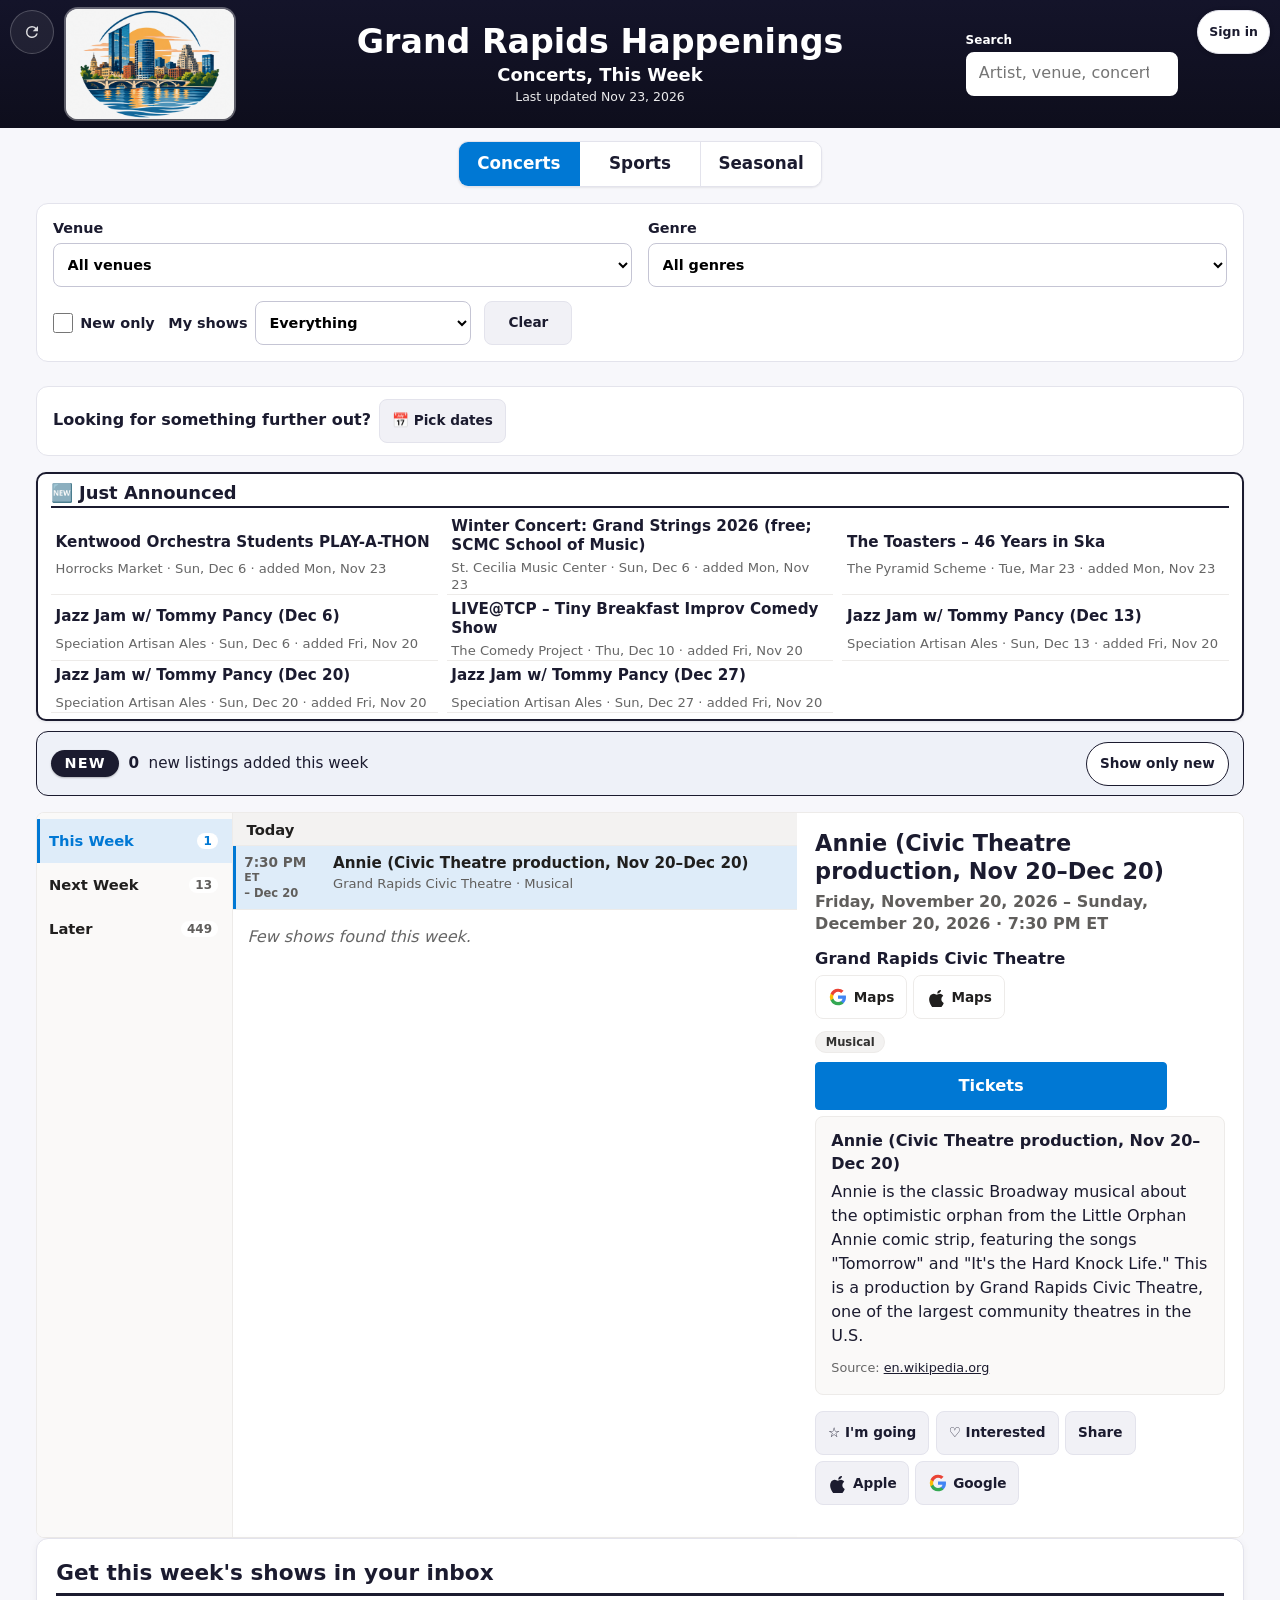
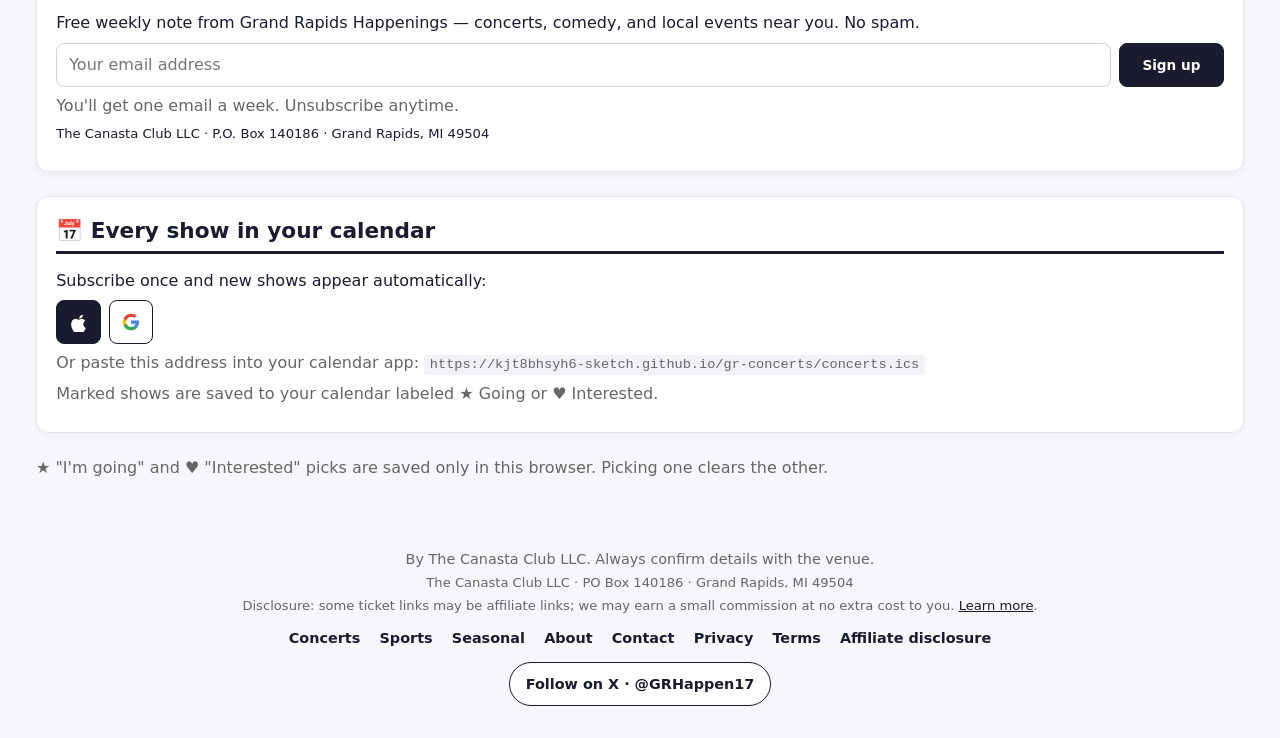
==== commit 50f83f2f: "Event JSON-LD: omit offers unless a structured price exists (GSC price warning) (#28) Google flagged" ====
--- a/index.html
+++ b/index.html
@@ -1,8 +1,8 @@
-<!doctype html><html lang="en"><head><meta name='impact-site-verification' value='eac4d3b9-67de-4eab-9aab-28824f955603'><meta charset="utf-8"><meta name="robots" content="noindex,nofollow"><meta name="viewport" content="width=device-width,initial-scale=1"><meta name="google-site-verification" content="nDKhhTOPAaCx34YRSxGSWMy59igHP0gIZXPhLIAlEQs" /><script>(function(l){var h=l.hostname,p=l.pathname;if(h==="kjt8bhsyh6-sketch.github.io")return;if(/\.pages\.dev$/.test(h)&&h.split(".").length>3)return;if(h!=="www.grhappenings.com"&&!/\.pages\.dev$/.test(h)){return}p=p.replace(/\/index\.html$/,"/").replace(/\.html$/,"");l.replace("https://grhappenings.com"+p+l.search+l.hash)})(location)</script><link rel="canonical" href="https://grhappenings.com/">
+<!doctype html><html lang="en"><head><meta name='impact-site-verification' value='eac4d3b9-67de-4eab-9aab-28824f955603'><meta charset="utf-8"><meta name="viewport" content="width=device-width,initial-scale=1"><meta name="google-site-verification" content="nDKhhTOPAaCx34YRSxGSWMy59igHP0gIZXPhLIAlEQs" /><script>(function(l){var h=l.hostname,p=l.pathname;if(/\.pages\.dev$/.test(h)&&h.split(".").length>3)return;if(h==="kjt8bhsyh6-sketch.github.io"){p=p.replace(/^\/gr-concerts(\/|$)/,"/")}else if(h!=="www.grhappenings.com"&&!/\.pages\.dev$/.test(h)){return}p=p.replace(/\/index\.html$/,"/").replace(/\.html$/,"");l.replace("https://grhappenings.com"+p+l.search+l.hash)})(location)</script><link rel="canonical" href="https://grhappenings.com/">
 <title>Grand Rapids Happenings</title><meta property="og:site_name" content="Grand Rapids Happenings"><meta name="description" content="Live music in Grand Rapids, MI this week and next, plus shows months ahead. New shows marked NEW.">
-<link rel="stylesheet" href="style.css?v=202611091520"><link rel="alternate" type="text/calendar" title="All shows (iCal)" href="concerts.ics"><link rel="manifest" href="manifest.webmanifest?v=202611080943"><link rel="icon" href="icons/favicon.ico?v=202611080943" sizes="any"><link rel="icon" type="image/png" sizes="32x32" href="icons/favicon-32.png?v=202611080943"><link rel="apple-touch-icon" href="icons/apple-touch-icon.png?v=202611080943"><meta name="application-name" content="Grand Rapids Happenings"><meta name="apple-mobile-web-app-title" content="GR Happenings"><meta name="apple-mobile-web-app-capable" content="yes"><meta name="mobile-web-app-capable" content="yes"><meta name="theme-color" content="#14142a"></head><body>
-<div class="mast"><header><img class="brand" src="assets/brand/cityscape.png?v=202611080943" alt=""><div class="mast-copy"><h1>Grand Rapids Happenings</h1><p class="subtitle">Concerts, This Week and Next</p><p id="updated"></p></div><div class="mast-search" role="search"><label for="f-q">Search</label><input type="search" id="f-q" placeholder="Artist, venue, concerto…" enterkeyhint="search"></div></header></div>
-<nav class="segtoggle" aria-label="Section"><a href="index.html?v=202611081738" aria-current="page">Concerts</a><a href="sports.html?v=202611081738">Sports</a><a href="seasonal.html?v=202611081738">Seasonal</a></nav>
+<link rel="stylesheet" href="style.css?v=202611232206"><link rel="alternate" type="text/calendar" title="All shows (iCal)" href="concerts.ics"><link rel="manifest" href="manifest.webmanifest?v=202611232206"><link rel="icon" href="icons/favicon.ico?v=202611232206" sizes="any"><link rel="icon" type="image/png" sizes="32x32" href="icons/favicon-32.png?v=202611232206"><link rel="apple-touch-icon" href="icons/apple-touch-icon.png?v=202611232206"><meta name="application-name" content="Grand Rapids Happenings"><meta name="apple-mobile-web-app-title" content="GR Happenings"><meta name="apple-mobile-web-app-capable" content="yes"><meta name="mobile-web-app-capable" content="yes"><meta name="theme-color" content="#14142a"></head><body>
+<div class="mast"><header><img class="brand" src="assets/brand/cityscape.png?v=202611232206" alt=""><div class="mast-copy"><h1>Grand Rapids Happenings</h1><p class="subtitle">Concerts, This Week and Next</p><p id="updated"></p></div><div class="mast-search" role="search"><label for="f-q">Search</label><input type="search" id="f-q" placeholder="Artist, venue, concerto…" enterkeyhint="search"></div></header></div>
+<nav class="segtoggle" aria-label="Section"><a href="index.html?v=202611232206" aria-current="page">Concerts</a><a href="sports.html?v=202611232206">Sports</a><a href="seasonal.html?v=202611232206">Seasonal</a></nav>
 <main>
 <section class="filters" aria-label="Filter shows">
   <div class="filter-fields">
@@ -23,11 +23,7 @@
     <p class="row"><button type="button" class="b primary" id="r-go">Show shows</button> <button type="button" class="b" id="r-back">Back to this week</button></p>
   </div>
 </section>
-<section class="just" id="just-section">
-  <h2>🆕 Just Announced</h2>
-  <button type="button" class="just-toggle" id="just-toggle" aria-expanded="false" aria-controls="just">Show just announced</button>
-  <ul id="just"></ul>
-</section>
+<section class="just"><h2>🆕 Just Announced</h2><ul id="just"></ul></section>
 <p class="newcount" id="newcount" role="status" hidden></p>
 <div class="workspace" id="workspace">
   <nav class="rail" aria-label="When">
@@ -44,32 +40,15 @@
     <div class="read-body" id="read-body"></div>
   </aside>
 </div>
-<section class="signup"><h2>Get this week's shows in your inbox</h2><p>Free weekly note from Grand Rapids Happenings — concerts, comedy, and local events near you. No spam.</p><form><input type="email" name="email" placeholder="Your email address" disabled><button type="submit" disabled>Sign up</button></form><p class="note">The list is off on this test copy.</p><p class="mail-addr">The Canasta Club LLC · P.O. Box 140186 · Grand Rapids, MI 49504</p></section>
+<section class="signup"><h2>Get this week's shows in your inbox</h2><p>Free weekly note from Grand Rapids Happenings — concerts, comedy, and local events near you. No spam.</p><form action="https://buttondown.com/api/emails/embed-subscribe/grhappenings" method="post" target="_blank"><input type="email" name="email" placeholder="Your email address" required><input type="hidden" name="tag" value="website"><button type="submit">Sign up</button></form><p class="note">You'll get one email a week. Unsubscribe anytime.</p><p class="mail-addr">The Canasta Club LLC · P.O. Box 140186 · Grand Rapids, MI 49504</p></section>
 <section class="signup"><h2>📅 Every show in your calendar</h2><p>Subscribe once and new shows appear automatically:</p><p class="row"><a id="sub-webcal" class="btn cal-mark" href="concerts.ics" aria-label="Subscribe in Apple or Outlook" title="Subscribe in Apple or Outlook"><svg viewBox="0 0 24 24" aria-hidden="true" focusable="false"><path fill="currentColor" d="M16.4 6.6c-.7.8-1.8 1.4-2.9 1.3-.1-1.1.4-2.3 1.1-3 0 0 .1 0 .1-.1.8-.7 2.1-1.2 3.2-1.2.1 1.2-.3 2.3-1.5 3zm.6 1.6c-1.8-.1-3.3 1-4.1 1-.9 0-2.2-1-3.6-1-1.9 0-3.6 1.1-4.6 2.8-2 3.4-.5 8.4 1.4 11.2.9 1.4 2 2.9 3.4 2.8 1.4 0 1.9-.9 3.5-.9s2.1.9 3.5.9c1.5 0 2.4-1.3 3.3-2.7 1-1.6 1.5-3.1 1.5-3.2-.1 0-2.9-1.1-2.9-4.4 0-2.7 2.2-4 2.3-4.1-1.3-1.8-3.2-2.1-3.7-2.4z"/></svg></a> <a id="sub-google" class="btn ghost cal-mark" href="#" target="_blank" rel="noopener" aria-label="Subscribe in Google Calendar" title="Subscribe in Google Calendar"><svg viewBox="0 0 24 24" aria-hidden="true" focusable="false"><path fill="#4285F4" d="M21.6 12.3c0-.7-.1-1.4-.2-2H12v3.8h5.4a4.6 4.6 0 0 1-2 3v2.5h3.2c1.9-1.8 3-4.3 3-7.3z"/><path fill="#34A853" d="M12 22c2.7 0 5-.9 6.6-2.5l-3.2-2.5c-.9.6-2 .9-3.4.9-2.6 0-4.8-1.8-5.6-4.2H3.1v2.6A10 10 0 0 0 12 22z"/><path fill="#FBBC05" d="M6.4 13.7a6 6 0 0 1 0-3.4V7.7H3.1a10 10 0 0 0 0 8.6l3.3-2.6z"/><path fill="#EA4335" d="M12 5.8c1.5 0 2.8.5 3.8 1.5l2.9-2.9C16.9 2.8 14.7 2 12 2a10 10 0 0 0-8.9 5.7l3.3 2.6c.8-2.4 3-4.5 5.6-4.5z"/></svg></a></p><p class="note">Or paste this address into your calendar app: <code id="sub-url"></code></p><p class="note">Marked shows are saved to your calendar labeled ★ Going or ♥ Interested.</p></section>
 <section class="signup" id="submit" hidden><h2>Know a show we missed?</h2><p>Tell us about a concert or local event. We check every submission before it goes on the site.</p><p><a id="submit-link" class="btn" href="#" target="_blank" rel="noopener">Submit an event</a></p></section>
 <section id="comments" hidden><h2>Comments</h2><div id="giscus"></div></section>
 <p class="note">★ "I'm going" and ♥ "Interested" picks are saved only in this browser. Picking one clears the other.</p>
 </main>
 <div id="toast" role="status" hidden></div>
-<footer><p>By The Canasta Club LLC. Always confirm details with the venue.</p><p class="mail-addr">The Canasta Club LLC · PO Box 140186 · Grand Rapids, MI 49504</p><p class="disclosure">Disclosure: some ticket links may be affiliate links; we may earn a small commission at no extra cost to you. <a href="about.html#disclosure">Learn more</a>.</p><nav class="footlinks"><a href="index.html?v=202611081738">Concerts</a><a href="sports.html?v=202611081738">Sports</a><a href="seasonal.html?v=202611081738">Seasonal</a><a href="about.html">About</a><a href="about.html#contact">Contact</a><a href="privacy.html">Privacy</a><a href="terms.html">Terms</a><a href="about.html#disclosure">Affiliate disclosure</a></nav><p class="xfoot"><a href="https://x.com/GRHappen17" target="_blank" rel="noopener me" aria-label="Follow Grand Rapids Happenings on X (@GRHappen17)">Follow on X · @GRHappen17</a></p></footer>
-<script src="config.js?v=202611091500"></script><script src="concerts.js?v=202611232206"></script><script src="bios.js?v=202611232206"></script><script src="ics.js?v=202611232206"></script><script src="venues.js?v=202611232206"></script><script src="date-range.js?v=202611080943"></script><script src="bio-modal.js?v=202611080943"></script><script src="marks.js?v=202611080943"></script><script src="pane.js?v=202611081905"></script><script src="plan-night.js?v=202611081926"></script><script src="stay-hotels.js?v=202611091520"></script><script src="stay-links.js?v=202611091520"></script><script src="app.js?v=202611091500"></script>
-<script src="profiles.js?v=202611081738"></script><script src="track.js?v=202611091500"></script><script src="refresh.js?v=202611080943"></script>
-<script>
-(function () {
-  var section = document.getElementById('just-section');
-  var btn = document.getElementById('just-toggle');
-  if (!section || !btn || !window.matchMedia) return;
-  var mq = window.matchMedia('(max-width: 560px)');
-  function setOpen(open) {
-    section.classList.toggle('is-open', open);
-    btn.setAttribute('aria-expanded', open ? 'true' : 'false');
-    btn.textContent = open ? 'Hide just announced' : 'Show just announced';
-  }
-  btn.addEventListener('click', function () { if (mq.matches) setOpen(!section.classList.contains('is-open')); });
-  function onBreakpoint() { if (mq.matches) setOpen(false); }
-  if (mq.addEventListener) mq.addEventListener('change', onBreakpoint);
-  else if (mq.addListener) mq.addListener(onBreakpoint);
-})();
-</script>
-
+<footer><p>By The Canasta Club LLC. Always confirm details with the venue.</p><p class="mail-addr">The Canasta Club LLC · PO Box 140186 · Grand Rapids, MI 49504</p><p class="disclosure">Disclosure: some ticket links may be affiliate links; we may earn a small commission at no extra cost to you. <a href="about.html#disclosure">Learn more</a>.</p><nav class="footlinks"><a href="index.html?v=202611232206">Concerts</a><a href="sports.html?v=202611232206">Sports</a><a href="seasonal.html?v=202611232206">Seasonal</a><a href="about.html">About</a><a href="about.html#contact">Contact</a><a href="privacy.html">Privacy</a><a href="terms.html">Terms</a><a href="about.html#disclosure">Affiliate disclosure</a></nav><p class="xfoot"><a href="https://x.com/GRHappen17" target="_blank" rel="noopener me" aria-label="Follow Grand Rapids Happenings on X (@GRHappen17)">Follow on X · @GRHappen17</a></p></footer>
+<script src="config.js?v=202611232206"></script><script src="concerts.js?v=202611232206"></script><script src="bios.js?v=202611232206"></script><script src="ics.js?v=202611232206"></script><script src="venues.js?v=202611232206"></script><script src="date-range.js?v=202611232206"></script><script src="bio-modal.js?v=202611232206"></script><script src="marks.js?v=202611232206"></script><script src="pane.js?v=202611232206"></script><script src="app.js?v=202611232206"></script>
+<script src="profiles.js?v=202611232206"></script><script src="track.js?v=202611232206"></script><script src="refresh.js?v=202611232206"></script>
+<script data-goatcounter="https://grhappenings.goatcounter.com/count" async src="//gc.zgo.at/count.js"></script>
 </body></html>
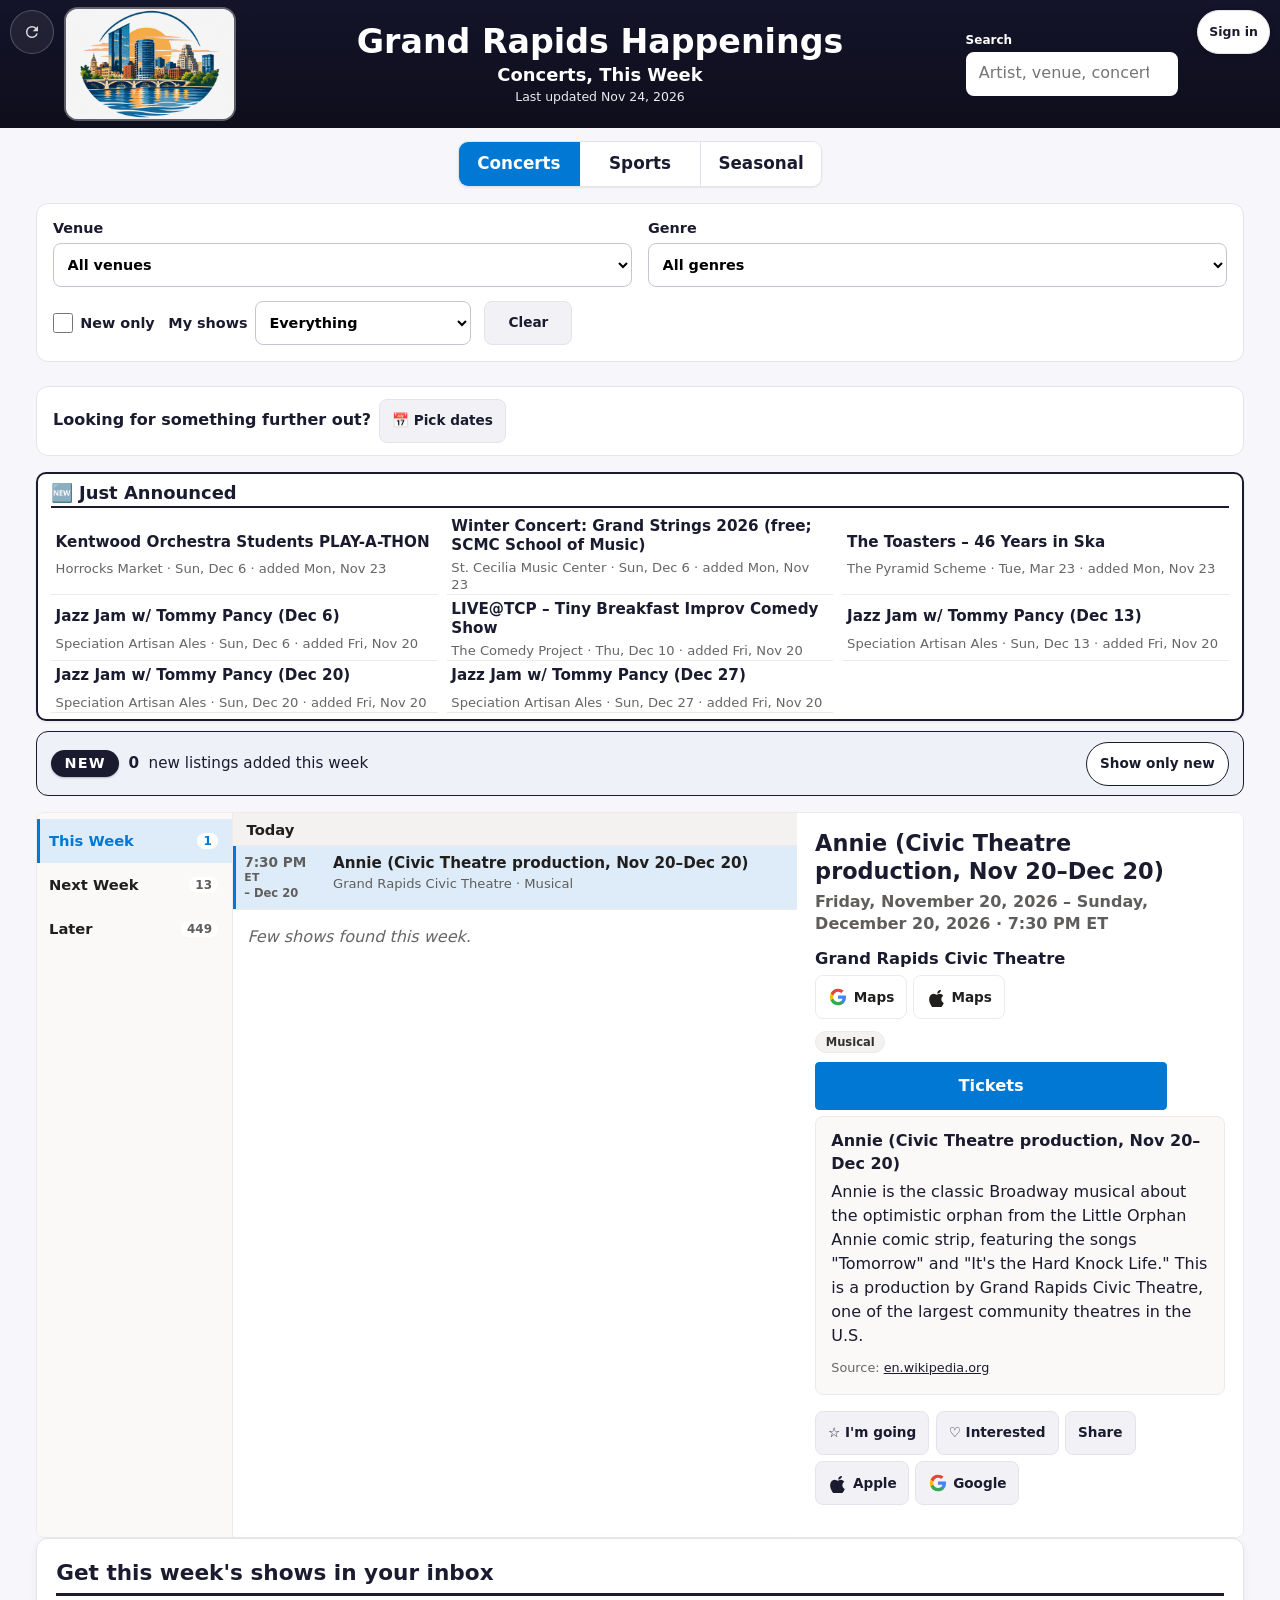
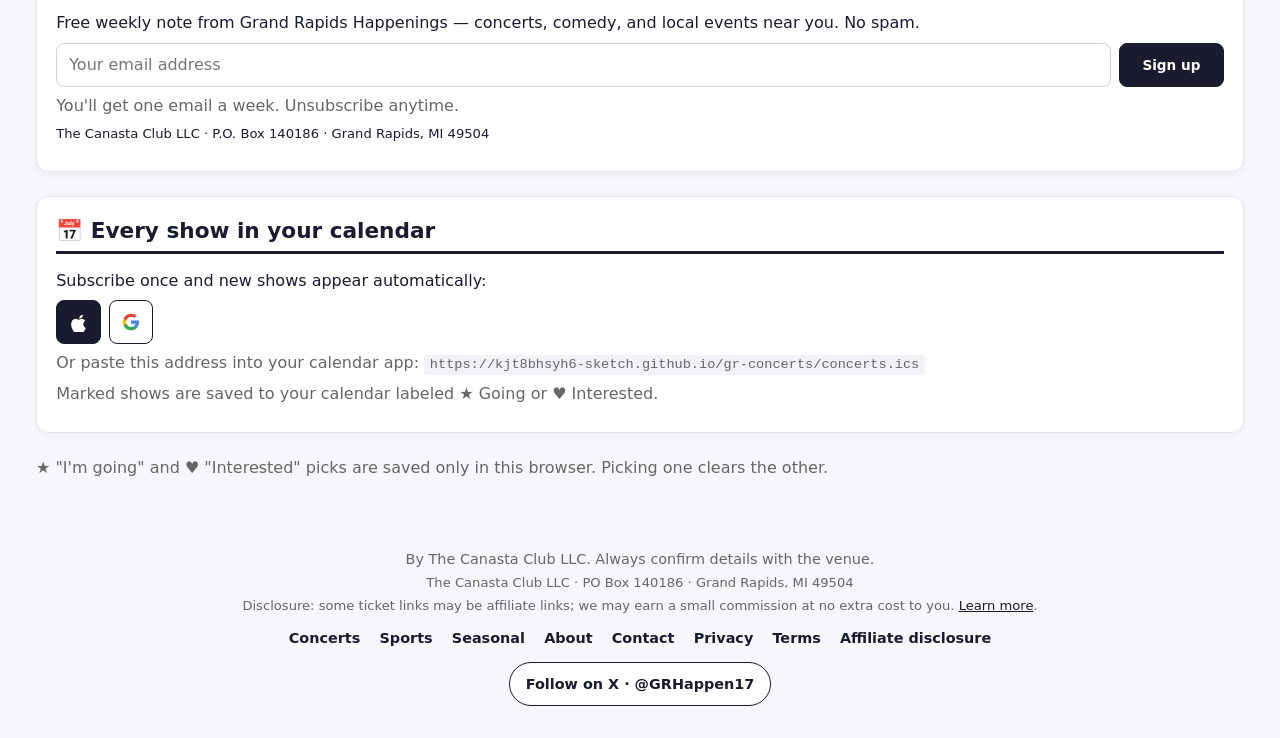
==== commit 6353e12e: "Daily update 2026-11-24: drop finished Nov 23 shows, correct Horrocks and Gun Lake listings, add ope" ====
--- a/index.html
+++ b/index.html
@@ -1,8 +1,8 @@
 <!doctype html><html lang="en"><head><meta name='impact-site-verification' value='eac4d3b9-67de-4eab-9aab-28824f955603'><meta charset="utf-8"><meta name="viewport" content="width=device-width,initial-scale=1"><meta name="google-site-verification" content="nDKhhTOPAaCx34YRSxGSWMy59igHP0gIZXPhLIAlEQs" /><script>(function(l){var h=l.hostname,p=l.pathname;if(/\.pages\.dev$/.test(h)&&h.split(".").length>3)return;if(h==="kjt8bhsyh6-sketch.github.io"){p=p.replace(/^\/gr-concerts(\/|$)/,"/")}else if(h!=="www.grhappenings.com"&&!/\.pages\.dev$/.test(h)){return}p=p.replace(/\/index\.html$/,"/").replace(/\.html$/,"");l.replace("https://grhappenings.com"+p+l.search+l.hash)})(location)</script><link rel="canonical" href="https://grhappenings.com/">
 <title>Grand Rapids Happenings</title><meta property="og:site_name" content="Grand Rapids Happenings"><meta name="description" content="Live music in Grand Rapids, MI this week and next, plus shows months ahead. New shows marked NEW.">
-<link rel="stylesheet" href="style.css?v=202611232206"><link rel="alternate" type="text/calendar" title="All shows (iCal)" href="concerts.ics"><link rel="manifest" href="manifest.webmanifest?v=202611232206"><link rel="icon" href="icons/favicon.ico?v=202611232206" sizes="any"><link rel="icon" type="image/png" sizes="32x32" href="icons/favicon-32.png?v=202611232206"><link rel="apple-touch-icon" href="icons/apple-touch-icon.png?v=202611232206"><meta name="application-name" content="Grand Rapids Happenings"><meta name="apple-mobile-web-app-title" content="GR Happenings"><meta name="apple-mobile-web-app-capable" content="yes"><meta name="mobile-web-app-capable" content="yes"><meta name="theme-color" content="#14142a"></head><body>
-<div class="mast"><header><img class="brand" src="assets/brand/cityscape.png?v=202611232206" alt=""><div class="mast-copy"><h1>Grand Rapids Happenings</h1><p class="subtitle">Concerts, This Week and Next</p><p id="updated"></p></div><div class="mast-search" role="search"><label for="f-q">Search</label><input type="search" id="f-q" placeholder="Artist, venue, concerto…" enterkeyhint="search"></div></header></div>
-<nav class="segtoggle" aria-label="Section"><a href="index.html?v=202611232206" aria-current="page">Concerts</a><a href="sports.html?v=202611232206">Sports</a><a href="seasonal.html?v=202611232206">Seasonal</a></nav>
+<link rel="stylesheet" href="style.css?v=202611240637"><link rel="alternate" type="text/calendar" title="All shows (iCal)" href="concerts.ics"><link rel="manifest" href="manifest.webmanifest?v=202611240637"><link rel="icon" href="icons/favicon.ico?v=202611240637" sizes="any"><link rel="icon" type="image/png" sizes="32x32" href="icons/favicon-32.png?v=202611240637"><link rel="apple-touch-icon" href="icons/apple-touch-icon.png?v=202611240637"><meta name="application-name" content="Grand Rapids Happenings"><meta name="apple-mobile-web-app-title" content="GR Happenings"><meta name="apple-mobile-web-app-capable" content="yes"><meta name="mobile-web-app-capable" content="yes"><meta name="theme-color" content="#14142a"></head><body>
+<div class="mast"><header><img class="brand" src="assets/brand/cityscape.png?v=202611240637" alt=""><div class="mast-copy"><h1>Grand Rapids Happenings</h1><p class="subtitle">Concerts, This Week and Next</p><p id="updated"></p></div><div class="mast-search" role="search"><label for="f-q">Search</label><input type="search" id="f-q" placeholder="Artist, venue, concerto…" enterkeyhint="search"></div></header></div>
+<nav class="segtoggle" aria-label="Section"><a href="index.html?v=202611240637" aria-current="page">Concerts</a><a href="sports.html?v=202611240637">Sports</a><a href="seasonal.html?v=202611240637">Seasonal</a></nav>
 <main>
 <section class="filters" aria-label="Filter shows">
   <div class="filter-fields">
@@ -47,8 +47,8 @@
 <p class="note">★ "I'm going" and ♥ "Interested" picks are saved only in this browser. Picking one clears the other.</p>
 </main>
 <div id="toast" role="status" hidden></div>
-<footer><p>By The Canasta Club LLC. Always confirm details with the venue.</p><p class="mail-addr">The Canasta Club LLC · PO Box 140186 · Grand Rapids, MI 49504</p><p class="disclosure">Disclosure: some ticket links may be affiliate links; we may earn a small commission at no extra cost to you. <a href="about.html#disclosure">Learn more</a>.</p><nav class="footlinks"><a href="index.html?v=202611232206">Concerts</a><a href="sports.html?v=202611232206">Sports</a><a href="seasonal.html?v=202611232206">Seasonal</a><a href="about.html">About</a><a href="about.html#contact">Contact</a><a href="privacy.html">Privacy</a><a href="terms.html">Terms</a><a href="about.html#disclosure">Affiliate disclosure</a></nav><p class="xfoot"><a href="https://x.com/GRHappen17" target="_blank" rel="noopener me" aria-label="Follow Grand Rapids Happenings on X (@GRHappen17)">Follow on X · @GRHappen17</a></p></footer>
-<script src="config.js?v=202611232206"></script><script src="concerts.js?v=202611232206"></script><script src="bios.js?v=202611232206"></script><script src="ics.js?v=202611232206"></script><script src="venues.js?v=202611232206"></script><script src="date-range.js?v=202611232206"></script><script src="bio-modal.js?v=202611232206"></script><script src="marks.js?v=202611232206"></script><script src="pane.js?v=202611232206"></script><script src="app.js?v=202611232206"></script>
-<script src="profiles.js?v=202611232206"></script><script src="track.js?v=202611232206"></script><script src="refresh.js?v=202611232206"></script>
+<footer><p>By The Canasta Club LLC. Always confirm details with the venue.</p><p class="mail-addr">The Canasta Club LLC · PO Box 140186 · Grand Rapids, MI 49504</p><p class="disclosure">Disclosure: some ticket links may be affiliate links; we may earn a small commission at no extra cost to you. <a href="about.html#disclosure">Learn more</a>.</p><nav class="footlinks"><a href="index.html?v=202611240637">Concerts</a><a href="sports.html?v=202611240637">Sports</a><a href="seasonal.html?v=202611240637">Seasonal</a><a href="about.html">About</a><a href="about.html#contact">Contact</a><a href="privacy.html">Privacy</a><a href="terms.html">Terms</a><a href="about.html#disclosure">Affiliate disclosure</a></nav><p class="xfoot"><a href="https://x.com/GRHappen17" target="_blank" rel="noopener me" aria-label="Follow Grand Rapids Happenings on X (@GRHappen17)">Follow on X · @GRHappen17</a></p></footer>
+<script src="config.js?v=202611240637"></script><script src="concerts.js?v=202611240637"></script><script src="bios.js?v=202611240637"></script><script src="ics.js?v=202611240637"></script><script src="venues.js?v=202611240637"></script><script src="date-range.js?v=202611240637"></script><script src="bio-modal.js?v=202611240637"></script><script src="marks.js?v=202611240637"></script><script src="pane.js?v=202611240637"></script><script src="app.js?v=202611240637"></script>
+<script src="profiles.js?v=202611240637"></script><script src="track.js?v=202611240637"></script><script src="refresh.js?v=202611240637"></script>
 <script data-goatcounter="https://grhappenings.goatcounter.com/count" async src="//gc.zgo.at/count.js"></script>
 </body></html>
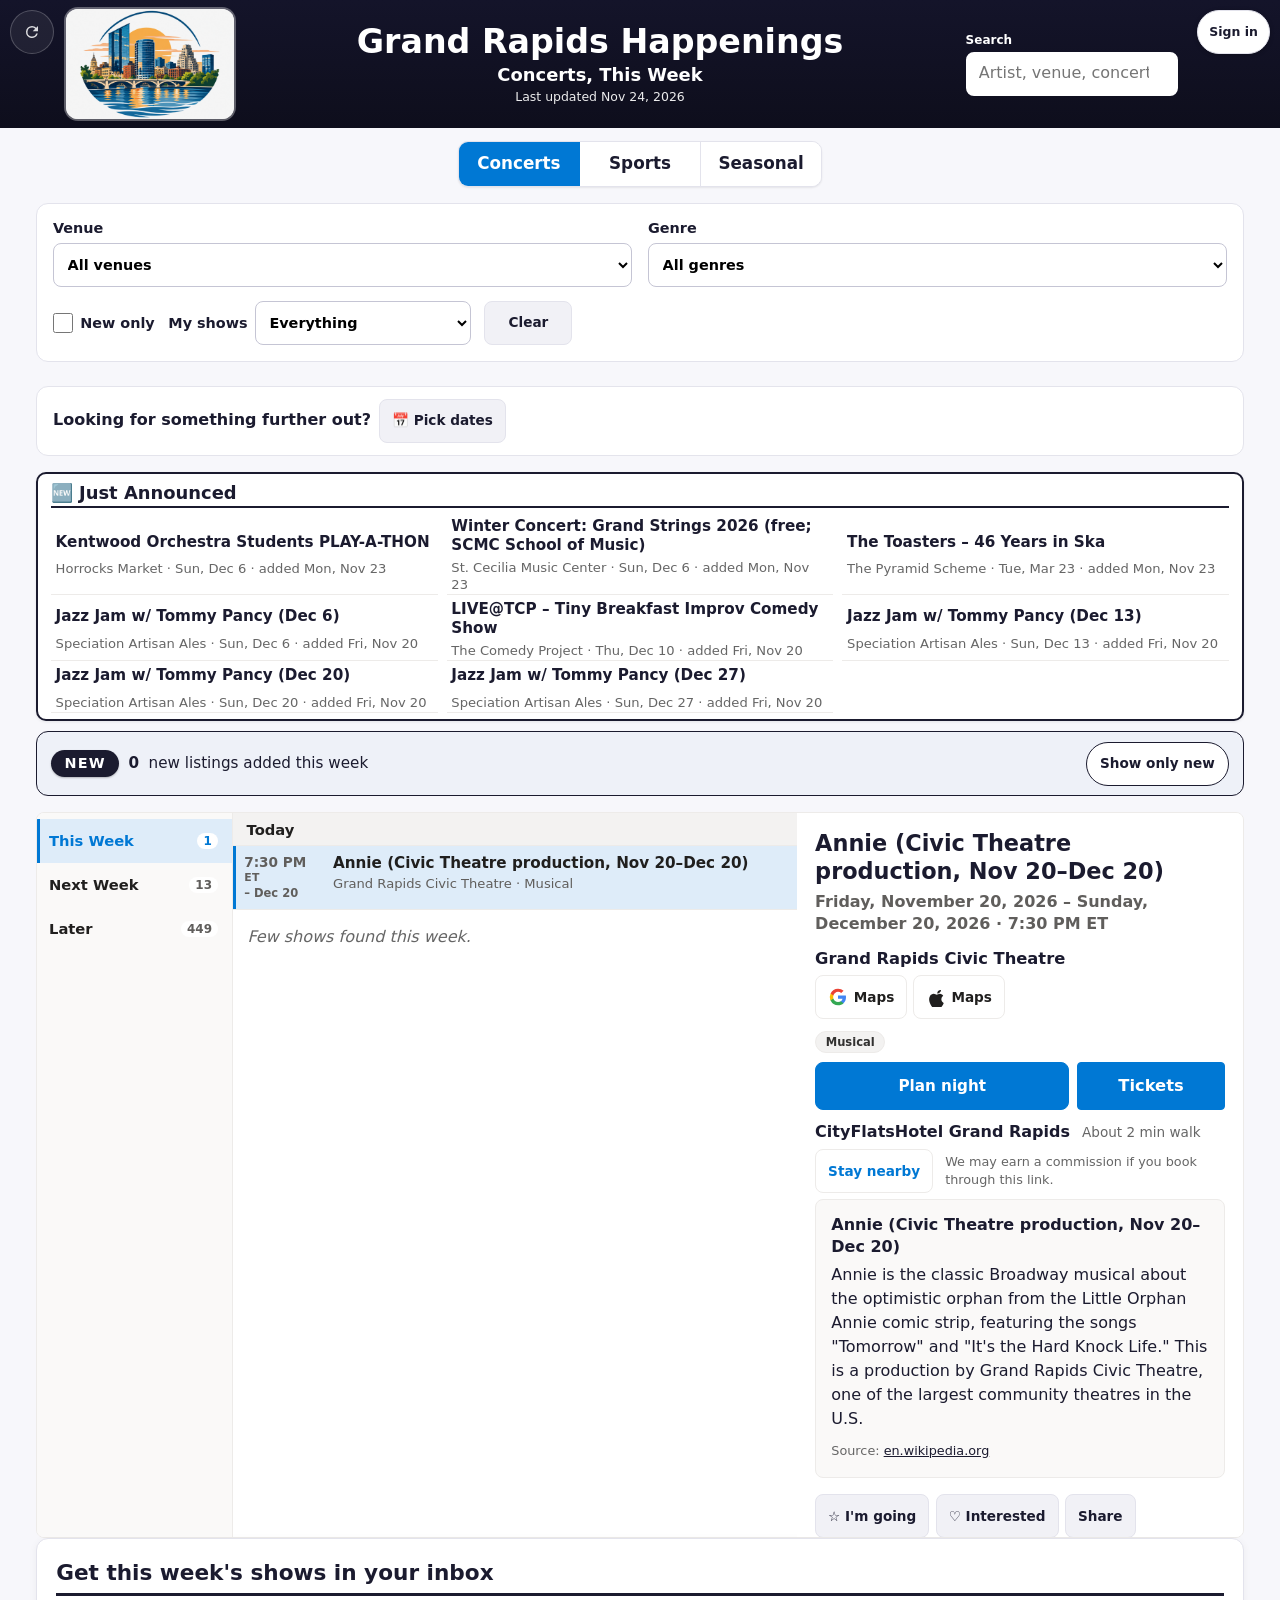
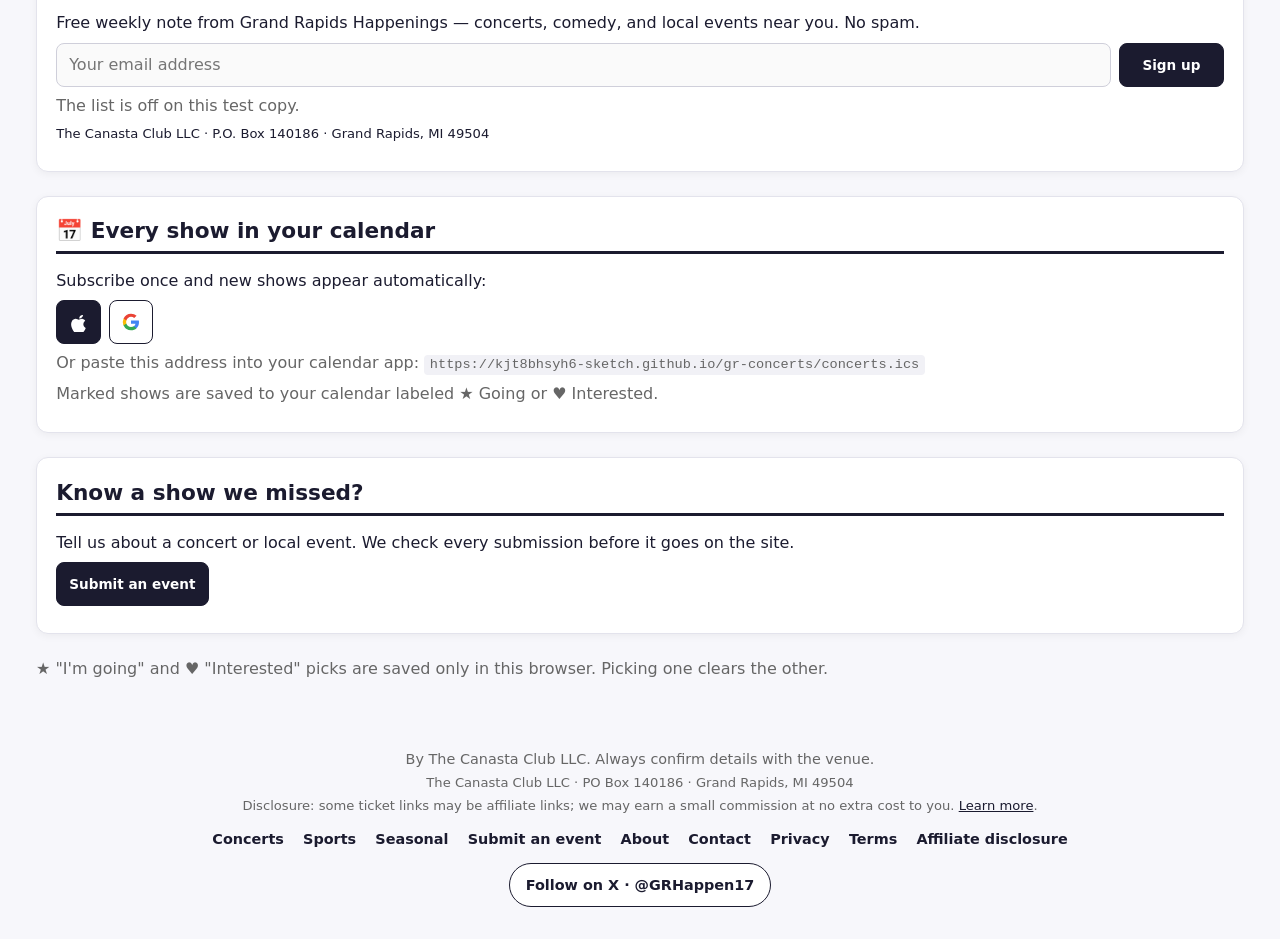
==== commit 6b6b4ad1: "Add the staging submit-an-event page and a private pending queue. Option A is a dedicated submit.htm" ====
--- a/index.html
+++ b/index.html
@@ -1,8 +1,8 @@
-<!doctype html><html lang="en"><head><meta name='impact-site-verification' value='eac4d3b9-67de-4eab-9aab-28824f955603'><meta charset="utf-8"><meta name="viewport" content="width=device-width,initial-scale=1"><meta name="google-site-verification" content="nDKhhTOPAaCx34YRSxGSWMy59igHP0gIZXPhLIAlEQs" /><script>(function(l){var h=l.hostname,p=l.pathname;if(/\.pages\.dev$/.test(h)&&h.split(".").length>3)return;if(h==="kjt8bhsyh6-sketch.github.io"){p=p.replace(/^\/gr-concerts(\/|$)/,"/")}else if(h!=="www.grhappenings.com"&&!/\.pages\.dev$/.test(h)){return}p=p.replace(/\/index\.html$/,"/").replace(/\.html$/,"");l.replace("https://grhappenings.com"+p+l.search+l.hash)})(location)</script><link rel="canonical" href="https://grhappenings.com/">
+<!doctype html><html lang="en"><head><meta name='impact-site-verification' value='eac4d3b9-67de-4eab-9aab-28824f955603'><meta charset="utf-8"><meta name="robots" content="noindex,nofollow"><meta name="viewport" content="width=device-width,initial-scale=1"><meta name="google-site-verification" content="nDKhhTOPAaCx34YRSxGSWMy59igHP0gIZXPhLIAlEQs" /><script>(function(l){var h=l.hostname,p=l.pathname;if(h==="kjt8bhsyh6-sketch.github.io")return;if(/\.pages\.dev$/.test(h)&&h.split(".").length>3)return;if(h!=="www.grhappenings.com"&&!/\.pages\.dev$/.test(h)){return}p=p.replace(/\/index\.html$/,"/").replace(/\.html$/,"");l.replace("https://grhappenings.com"+p+l.search+l.hash)})(location)</script><link rel="canonical" href="https://grhappenings.com/">
 <title>Grand Rapids Happenings</title><meta property="og:site_name" content="Grand Rapids Happenings"><meta name="description" content="Live music in Grand Rapids, MI this week and next, plus shows months ahead. New shows marked NEW.">
-<link rel="stylesheet" href="style.css?v=202611240637"><link rel="alternate" type="text/calendar" title="All shows (iCal)" href="concerts.ics"><link rel="manifest" href="manifest.webmanifest?v=202611240637"><link rel="icon" href="icons/favicon.ico?v=202611240637" sizes="any"><link rel="icon" type="image/png" sizes="32x32" href="icons/favicon-32.png?v=202611240637"><link rel="apple-touch-icon" href="icons/apple-touch-icon.png?v=202611240637"><meta name="application-name" content="Grand Rapids Happenings"><meta name="apple-mobile-web-app-title" content="GR Happenings"><meta name="apple-mobile-web-app-capable" content="yes"><meta name="mobile-web-app-capable" content="yes"><meta name="theme-color" content="#14142a"></head><body>
-<div class="mast"><header><img class="brand" src="assets/brand/cityscape.png?v=202611240637" alt=""><div class="mast-copy"><h1>Grand Rapids Happenings</h1><p class="subtitle">Concerts, This Week and Next</p><p id="updated"></p></div><div class="mast-search" role="search"><label for="f-q">Search</label><input type="search" id="f-q" placeholder="Artist, venue, concerto…" enterkeyhint="search"></div></header></div>
-<nav class="segtoggle" aria-label="Section"><a href="index.html?v=202611240637" aria-current="page">Concerts</a><a href="sports.html?v=202611240637">Sports</a><a href="seasonal.html?v=202611240637">Seasonal</a></nav>
+<link rel="stylesheet" href="style.css?v=202611241200"><link rel="alternate" type="text/calendar" title="All shows (iCal)" href="concerts.ics"><link rel="manifest" href="manifest.webmanifest?v=202611080943"><link rel="icon" href="icons/favicon.ico?v=202611080943" sizes="any"><link rel="icon" type="image/png" sizes="32x32" href="icons/favicon-32.png?v=202611080943"><link rel="apple-touch-icon" href="icons/apple-touch-icon.png?v=202611080943"><meta name="application-name" content="Grand Rapids Happenings"><meta name="apple-mobile-web-app-title" content="GR Happenings"><meta name="apple-mobile-web-app-capable" content="yes"><meta name="mobile-web-app-capable" content="yes"><meta name="theme-color" content="#14142a"></head><body>
+<div class="mast"><header><img class="brand" src="assets/brand/cityscape.png?v=202611080943" alt=""><div class="mast-copy"><h1>Grand Rapids Happenings</h1><p class="subtitle">Concerts, This Week and Next</p><p id="updated"></p></div><div class="mast-search" role="search"><label for="f-q">Search</label><input type="search" id="f-q" placeholder="Artist, venue, concerto…" enterkeyhint="search"></div></header></div>
+<nav class="segtoggle" aria-label="Section"><a href="index.html?v=202611081738" aria-current="page">Concerts</a><a href="sports.html?v=202611081738">Sports</a><a href="seasonal.html?v=202611081738">Seasonal</a></nav>
 <main>
 <section class="filters" aria-label="Filter shows">
   <div class="filter-fields">
@@ -23,7 +23,11 @@
     <p class="row"><button type="button" class="b primary" id="r-go">Show shows</button> <button type="button" class="b" id="r-back">Back to this week</button></p>
   </div>
 </section>
-<section class="just"><h2>🆕 Just Announced</h2><ul id="just"></ul></section>
+<section class="just" id="just-section">
+  <h2>🆕 Just Announced</h2>
+  <button type="button" class="just-toggle" id="just-toggle" aria-expanded="false" aria-controls="just">Show just announced</button>
+  <ul id="just"></ul>
+</section>
 <p class="newcount" id="newcount" role="status" hidden></p>
 <div class="workspace" id="workspace">
   <nav class="rail" aria-label="When">
@@ -40,15 +44,32 @@
     <div class="read-body" id="read-body"></div>
   </aside>
 </div>
-<section class="signup"><h2>Get this week's shows in your inbox</h2><p>Free weekly note from Grand Rapids Happenings — concerts, comedy, and local events near you. No spam.</p><form action="https://buttondown.com/api/emails/embed-subscribe/grhappenings" method="post" target="_blank"><input type="email" name="email" placeholder="Your email address" required><input type="hidden" name="tag" value="website"><button type="submit">Sign up</button></form><p class="note">You'll get one email a week. Unsubscribe anytime.</p><p class="mail-addr">The Canasta Club LLC · P.O. Box 140186 · Grand Rapids, MI 49504</p></section>
+<section class="signup"><h2>Get this week's shows in your inbox</h2><p>Free weekly note from Grand Rapids Happenings — concerts, comedy, and local events near you. No spam.</p><form><input type="email" name="email" placeholder="Your email address" disabled><button type="submit" disabled>Sign up</button></form><p class="note">The list is off on this test copy.</p><p class="mail-addr">The Canasta Club LLC · P.O. Box 140186 · Grand Rapids, MI 49504</p></section>
 <section class="signup"><h2>📅 Every show in your calendar</h2><p>Subscribe once and new shows appear automatically:</p><p class="row"><a id="sub-webcal" class="btn cal-mark" href="concerts.ics" aria-label="Subscribe in Apple or Outlook" title="Subscribe in Apple or Outlook"><svg viewBox="0 0 24 24" aria-hidden="true" focusable="false"><path fill="currentColor" d="M16.4 6.6c-.7.8-1.8 1.4-2.9 1.3-.1-1.1.4-2.3 1.1-3 0 0 .1 0 .1-.1.8-.7 2.1-1.2 3.2-1.2.1 1.2-.3 2.3-1.5 3zm.6 1.6c-1.8-.1-3.3 1-4.1 1-.9 0-2.2-1-3.6-1-1.9 0-3.6 1.1-4.6 2.8-2 3.4-.5 8.4 1.4 11.2.9 1.4 2 2.9 3.4 2.8 1.4 0 1.9-.9 3.5-.9s2.1.9 3.5.9c1.5 0 2.4-1.3 3.3-2.7 1-1.6 1.5-3.1 1.5-3.2-.1 0-2.9-1.1-2.9-4.4 0-2.7 2.2-4 2.3-4.1-1.3-1.8-3.2-2.1-3.7-2.4z"/></svg></a> <a id="sub-google" class="btn ghost cal-mark" href="#" target="_blank" rel="noopener" aria-label="Subscribe in Google Calendar" title="Subscribe in Google Calendar"><svg viewBox="0 0 24 24" aria-hidden="true" focusable="false"><path fill="#4285F4" d="M21.6 12.3c0-.7-.1-1.4-.2-2H12v3.8h5.4a4.6 4.6 0 0 1-2 3v2.5h3.2c1.9-1.8 3-4.3 3-7.3z"/><path fill="#34A853" d="M12 22c2.7 0 5-.9 6.6-2.5l-3.2-2.5c-.9.6-2 .9-3.4.9-2.6 0-4.8-1.8-5.6-4.2H3.1v2.6A10 10 0 0 0 12 22z"/><path fill="#FBBC05" d="M6.4 13.7a6 6 0 0 1 0-3.4V7.7H3.1a10 10 0 0 0 0 8.6l3.3-2.6z"/><path fill="#EA4335" d="M12 5.8c1.5 0 2.8.5 3.8 1.5l2.9-2.9C16.9 2.8 14.7 2 12 2a10 10 0 0 0-8.9 5.7l3.3 2.6c.8-2.4 3-4.5 5.6-4.5z"/></svg></a></p><p class="note">Or paste this address into your calendar app: <code id="sub-url"></code></p><p class="note">Marked shows are saved to your calendar labeled ★ Going or ♥ Interested.</p></section>
-<section class="signup" id="submit" hidden><h2>Know a show we missed?</h2><p>Tell us about a concert or local event. We check every submission before it goes on the site.</p><p><a id="submit-link" class="btn" href="#" target="_blank" rel="noopener">Submit an event</a></p></section>
+<section class="signup" id="submit" hidden><h2>Know a show we missed?</h2><p>Tell us about a concert or local event. We check every submission before it goes on the site.</p><p><a id="submit-link" class="btn" href="submit.html">Submit an event</a></p></section>
 <section id="comments" hidden><h2>Comments</h2><div id="giscus"></div></section>
 <p class="note">★ "I'm going" and ♥ "Interested" picks are saved only in this browser. Picking one clears the other.</p>
 </main>
 <div id="toast" role="status" hidden></div>
-<footer><p>By The Canasta Club LLC. Always confirm details with the venue.</p><p class="mail-addr">The Canasta Club LLC · PO Box 140186 · Grand Rapids, MI 49504</p><p class="disclosure">Disclosure: some ticket links may be affiliate links; we may earn a small commission at no extra cost to you. <a href="about.html#disclosure">Learn more</a>.</p><nav class="footlinks"><a href="index.html?v=202611240637">Concerts</a><a href="sports.html?v=202611240637">Sports</a><a href="seasonal.html?v=202611240637">Seasonal</a><a href="about.html">About</a><a href="about.html#contact">Contact</a><a href="privacy.html">Privacy</a><a href="terms.html">Terms</a><a href="about.html#disclosure">Affiliate disclosure</a></nav><p class="xfoot"><a href="https://x.com/GRHappen17" target="_blank" rel="noopener me" aria-label="Follow Grand Rapids Happenings on X (@GRHappen17)">Follow on X · @GRHappen17</a></p></footer>
-<script src="config.js?v=202611240637"></script><script src="concerts.js?v=202611240637"></script><script src="bios.js?v=202611240637"></script><script src="ics.js?v=202611240637"></script><script src="venues.js?v=202611240637"></script><script src="date-range.js?v=202611240637"></script><script src="bio-modal.js?v=202611240637"></script><script src="marks.js?v=202611240637"></script><script src="pane.js?v=202611240637"></script><script src="app.js?v=202611240637"></script>
-<script src="profiles.js?v=202611240637"></script><script src="track.js?v=202611240637"></script><script src="refresh.js?v=202611240637"></script>
-<script data-goatcounter="https://grhappenings.goatcounter.com/count" async src="//gc.zgo.at/count.js"></script>
+<footer><p>By The Canasta Club LLC. Always confirm details with the venue.</p><p class="mail-addr">The Canasta Club LLC · PO Box 140186 · Grand Rapids, MI 49504</p><p class="disclosure">Disclosure: some ticket links may be affiliate links; we may earn a small commission at no extra cost to you. <a href="about.html#disclosure">Learn more</a>.</p><nav class="footlinks"><a href="index.html?v=202611081738">Concerts</a><a href="sports.html?v=202611081738">Sports</a><a href="seasonal.html?v=202611081738">Seasonal</a><a href="submit.html" id="foot-submit" hidden>Submit an event</a><a href="about.html">About</a><a href="about.html#contact">Contact</a><a href="privacy.html">Privacy</a><a href="terms.html">Terms</a><a href="about.html#disclosure">Affiliate disclosure</a></nav><p class="xfoot"><a href="https://x.com/GRHappen17" target="_blank" rel="noopener me" aria-label="Follow Grand Rapids Happenings on X (@GRHappen17)">Follow on X · @GRHappen17</a></p></footer>
+<script src="config.js?v=202611241200"></script><script src="submit-entry.js?v=202611241200"></script><script src="concerts.js?v=202611232206"></script><script src="bios.js?v=202611232206"></script><script src="ics.js?v=202611232206"></script><script src="venues.js?v=202611232206"></script><script src="date-range.js?v=202611080943"></script><script src="bio-modal.js?v=202611080943"></script><script src="marks.js?v=202611080943"></script><script src="pane.js?v=202611081905"></script><script src="plan-night.js?v=202611081926"></script><script src="stay-hotels.js?v=202611091520"></script><script src="stay-links.js?v=202611091520"></script><script src="app.js?v=202611241200"></script>
+<script src="profiles.js?v=202611081738"></script><script src="track.js?v=202611091500"></script><script src="refresh.js?v=202611080943"></script>
+<script>
+(function () {
+  var section = document.getElementById('just-section');
+  var btn = document.getElementById('just-toggle');
+  if (!section || !btn || !window.matchMedia) return;
+  var mq = window.matchMedia('(max-width: 560px)');
+  function setOpen(open) {
+    section.classList.toggle('is-open', open);
+    btn.setAttribute('aria-expanded', open ? 'true' : 'false');
+    btn.textContent = open ? 'Hide just announced' : 'Show just announced';
+  }
+  btn.addEventListener('click', function () { if (mq.matches) setOpen(!section.classList.contains('is-open')); });
+  function onBreakpoint() { if (mq.matches) setOpen(false); }
+  if (mq.addEventListener) mq.addEventListener('change', onBreakpoint);
+  else if (mq.addListener) mq.addListener(onBreakpoint);
+})();
+</script>
+
 </body></html>
--- a/style.css
+++ b/style.css
@@ -382,3 +382,50 @@
 .plan-error{margin:.35rem 0 0;color:#9f1239;font-size:.92rem;font-weight:650;line-height:1.45}
 .plan-warn{margin:.55rem 0 0;padding:.55rem .7rem;border:2px solid #9a3412;border-radius:8px;background:#fff7ed;color:#7c2d12;font-size:.95rem;font-weight:650;line-height:1.45}
 .plan-dialog input[aria-invalid="true"]{border-color:#9f1239;background:#fff7f8}
+
+/* Submit an event (submit.html). Hints are #595959 so they clear 4.5:1 on #f7f7fb and on white. */
+.submit-page .signup form.submit-form{display:flex;flex-direction:column;align-items:stretch;gap:1rem;margin-top:.4rem}
+.submit-page .form-stack,.submit-page .submit-form{min-width:0}
+.submit-page .field{display:flex;flex-direction:column;gap:.3rem;min-width:0}
+.submit-page .field>label{font-weight:700;font-size:.9rem}
+.submit-page .hint,.submit-page .note,.submit-page .privacy-note,.submit-page label.hint{color:#595959;font-weight:400}
+.submit-page .field .hint,.submit-page .privacy-note,.submit-page label.hint{font-size:.8rem}
+.submit-page .note{font-size:.9rem}
+.submit-page footer{color:#595959}
+.submit-page .field input:not([type=radio]),.submit-page .field select{font:inherit;font-size:1rem;min-height:44px;padding:.5rem .7rem;border:1px solid #cfcfda;border-radius:8px;background:#fff;color:var(--text);width:100%;max-width:100%;min-width:0;flex:0 0 auto}
+.submit-page .signup input[type=email]{flex:0 0 auto;width:100%}
+.submit-page .hint a{color:var(--navy);font-weight:700;text-decoration:underline}
+.submit-page #turnstile-label{font-weight:700;font-size:.9rem}
+.submit-page .price-set>.field{margin-top:.5rem}
+.submit-page .field input::placeholder{color:#595959;opacity:1}
+.submit-page .row-2{display:grid;grid-template-columns:1fr 1fr;gap:1rem;min-width:0}
+.submit-page .row-2>.field{min-width:0}
+.submit-page .price-set{border:0;padding:0;margin:0;min-width:0}
+.submit-page .price-set>legend{font-weight:700;font-size:.9rem;padding:0}
+.submit-page .radio-row{display:flex;flex-wrap:wrap;gap:.75rem 1.25rem;align-items:center}
+.submit-page .radio-row label{font-weight:600;display:inline-flex;align-items:center;gap:.45rem;min-height:44px;min-width:44px}
+.submit-page .radio-row input{width:1.25rem;height:1.25rem;accent-color:var(--navy)}
+.submit-page .turnstile-slot{min-height:65px;max-width:100%;border:1px solid #cfcfda;border-radius:8px;background:#fff;padding:.35rem}
+.submit-page .turnstile-slot:focus-within{outline:3px solid var(--focus);outline-offset:2px}
+.submit-page .field-error{color:#b91c1c;font-size:.85rem;font-weight:600;margin:0}
+.submit-page .field.invalid input,.submit-page .field.invalid select{border-color:#b91c1c;background:#fef2f2}
+.submit-page .alert{border-radius:8px;padding:.85rem 1rem;margin:0 0 1rem;border:1px solid}
+.submit-page .alert-error{background:#fef2f2;border-color:#fecaca;color:#b91c1c}
+.submit-page .alert-ok{background:#f0fdf4;border-color:#bbf7d0;color:#166534}
+.submit-page .alert h3{margin:0 0 .35rem;font-size:1rem;border:0;padding:0}
+.submit-page .alert p{margin:0;font-size:.9rem}
+.submit-page .success-card{text-align:center;padding:1.5rem 1rem}
+.submit-page .success-card .check{font-size:2.5rem;line-height:1;margin-bottom:.5rem}
+.submit-page .form-actions{display:flex;flex-wrap:wrap;gap:.5rem;margin-top:.25rem}
+.submit-page .success-card .form-actions{justify-content:center;margin-top:1rem}
+.submit-page #turnstile-retry{align-self:flex-start}
+.submit-page [hidden]{display:none !important}
+@media (max-width:520px){
+  .submit-page .row-2{grid-template-columns:1fr}
+}
+@media (max-width:380px){
+  .submit-page .turnstile-slot{min-height:140px}
+}
+@media (prefers-reduced-motion:reduce){
+  .submit-page,.submit-page *{animation:none !important;transition:none !important;scroll-behavior:auto !important}
+}
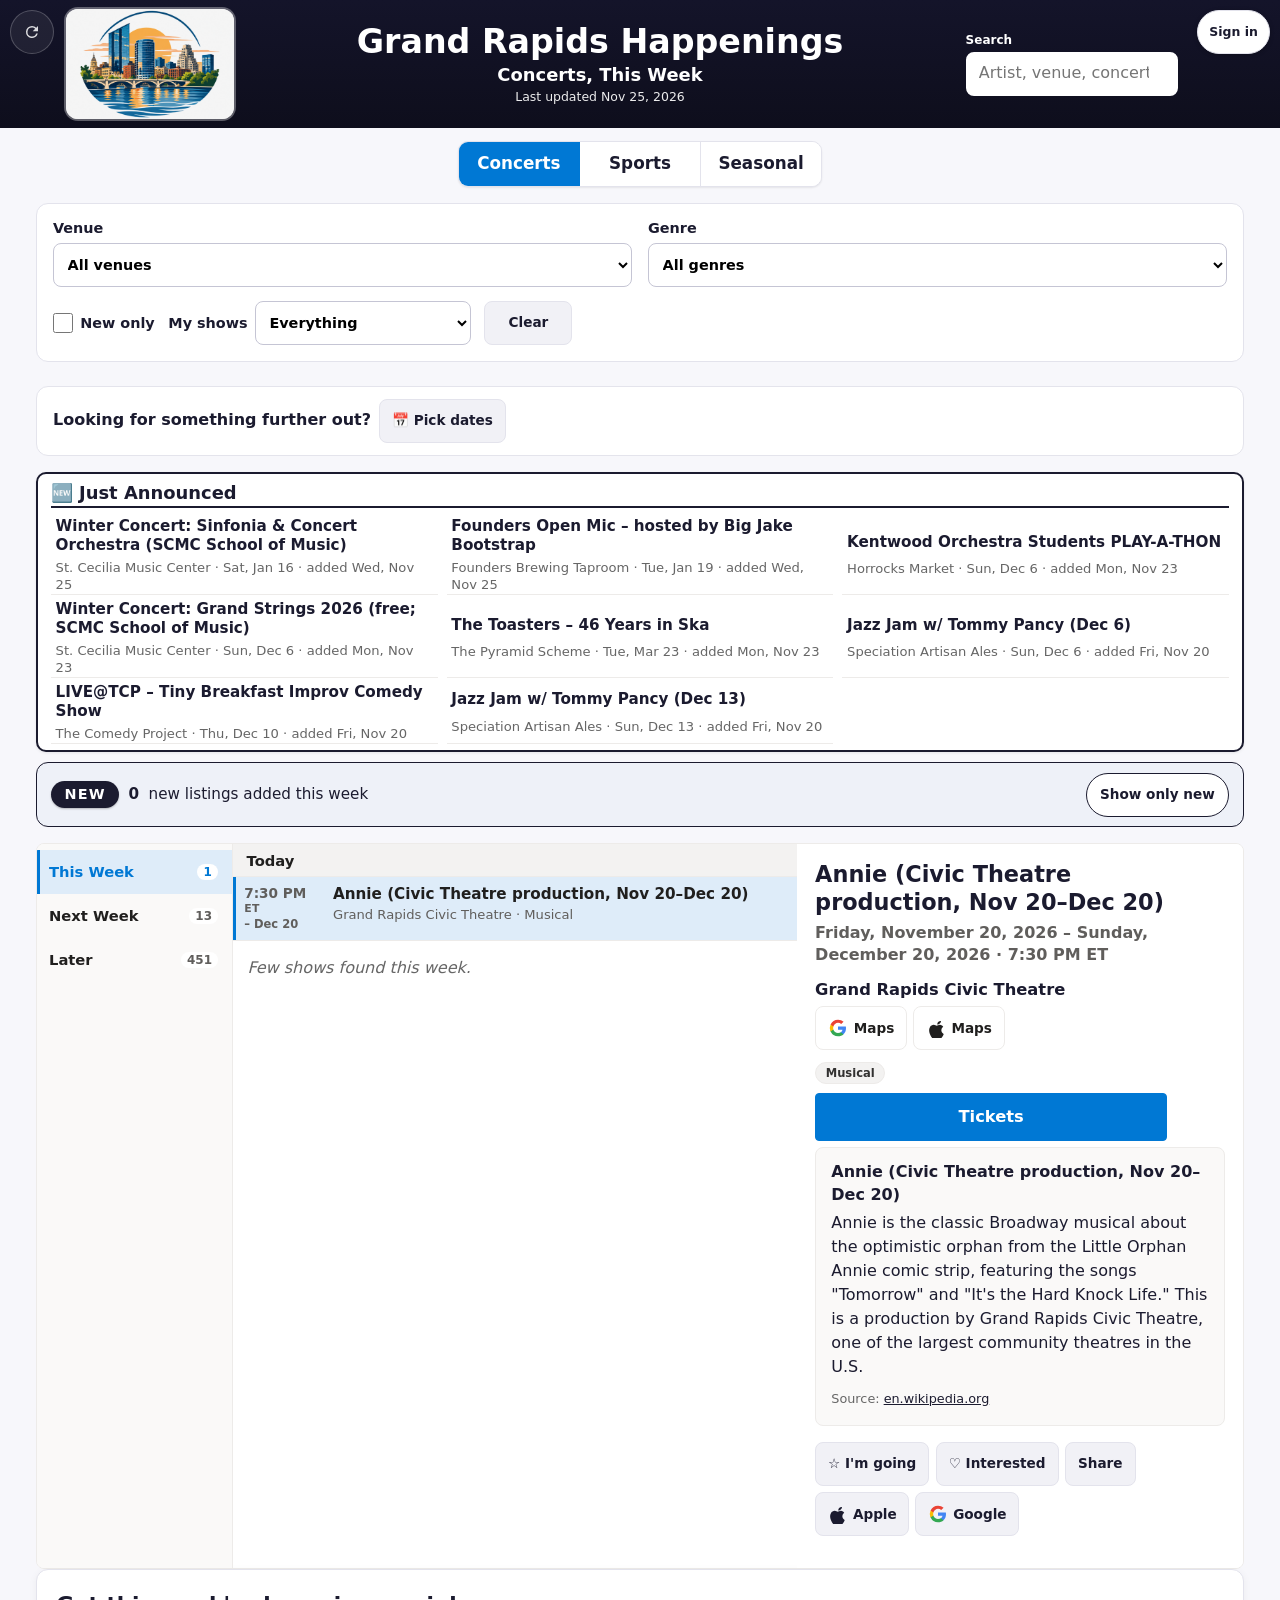
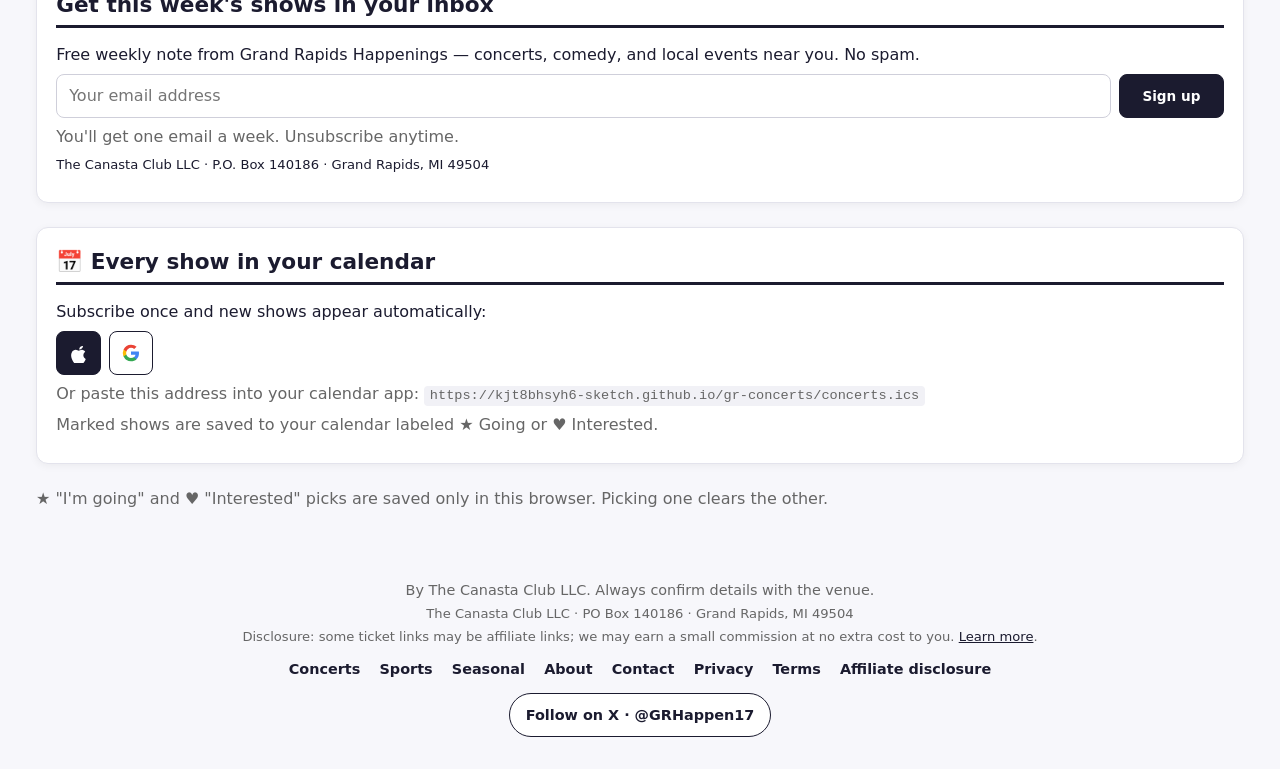
==== commit 1333cbf3: "Daily update 2026-11-25: drop finished Nov 24 shows, roll Founders open mic, add SCMC Sinfonia conce" ====
--- a/index.html
+++ b/index.html
@@ -1,8 +1,8 @@
-<!doctype html><html lang="en"><head><meta name='impact-site-verification' value='eac4d3b9-67de-4eab-9aab-28824f955603'><meta charset="utf-8"><meta name="robots" content="noindex,nofollow"><meta name="viewport" content="width=device-width,initial-scale=1"><meta name="google-site-verification" content="nDKhhTOPAaCx34YRSxGSWMy59igHP0gIZXPhLIAlEQs" /><script>(function(l){var h=l.hostname,p=l.pathname;if(h==="kjt8bhsyh6-sketch.github.io")return;if(/\.pages\.dev$/.test(h)&&h.split(".").length>3)return;if(h!=="www.grhappenings.com"&&!/\.pages\.dev$/.test(h)){return}p=p.replace(/\/index\.html$/,"/").replace(/\.html$/,"");l.replace("https://grhappenings.com"+p+l.search+l.hash)})(location)</script><link rel="canonical" href="https://grhappenings.com/">
+<!doctype html><html lang="en"><head><meta name='impact-site-verification' value='eac4d3b9-67de-4eab-9aab-28824f955603'><meta charset="utf-8"><meta name="viewport" content="width=device-width,initial-scale=1"><meta name="google-site-verification" content="nDKhhTOPAaCx34YRSxGSWMy59igHP0gIZXPhLIAlEQs" /><script>(function(l){var h=l.hostname,p=l.pathname;if(/\.pages\.dev$/.test(h)&&h.split(".").length>3)return;if(h==="kjt8bhsyh6-sketch.github.io"){p=p.replace(/^\/gr-concerts(\/|$)/,"/")}else if(h!=="www.grhappenings.com"&&!/\.pages\.dev$/.test(h)){return}p=p.replace(/\/index\.html$/,"/").replace(/\.html$/,"");l.replace("https://grhappenings.com"+p+l.search+l.hash)})(location)</script><link rel="canonical" href="https://grhappenings.com/">
 <title>Grand Rapids Happenings</title><meta property="og:site_name" content="Grand Rapids Happenings"><meta name="description" content="Live music in Grand Rapids, MI this week and next, plus shows months ahead. New shows marked NEW.">
-<link rel="stylesheet" href="style.css?v=202611241200"><link rel="alternate" type="text/calendar" title="All shows (iCal)" href="concerts.ics"><link rel="manifest" href="manifest.webmanifest?v=202611080943"><link rel="icon" href="icons/favicon.ico?v=202611080943" sizes="any"><link rel="icon" type="image/png" sizes="32x32" href="icons/favicon-32.png?v=202611080943"><link rel="apple-touch-icon" href="icons/apple-touch-icon.png?v=202611080943"><meta name="application-name" content="Grand Rapids Happenings"><meta name="apple-mobile-web-app-title" content="GR Happenings"><meta name="apple-mobile-web-app-capable" content="yes"><meta name="mobile-web-app-capable" content="yes"><meta name="theme-color" content="#14142a"></head><body>
-<div class="mast"><header><img class="brand" src="assets/brand/cityscape.png?v=202611080943" alt=""><div class="mast-copy"><h1>Grand Rapids Happenings</h1><p class="subtitle">Concerts, This Week and Next</p><p id="updated"></p></div><div class="mast-search" role="search"><label for="f-q">Search</label><input type="search" id="f-q" placeholder="Artist, venue, concerto…" enterkeyhint="search"></div></header></div>
-<nav class="segtoggle" aria-label="Section"><a href="index.html?v=202611081738" aria-current="page">Concerts</a><a href="sports.html?v=202611081738">Sports</a><a href="seasonal.html?v=202611081738">Seasonal</a></nav>
+<link rel="stylesheet" href="style.css?v=202611250625"><link rel="alternate" type="text/calendar" title="All shows (iCal)" href="concerts.ics"><link rel="manifest" href="manifest.webmanifest?v=202611250625"><link rel="icon" href="icons/favicon.ico?v=202611250625" sizes="any"><link rel="icon" type="image/png" sizes="32x32" href="icons/favicon-32.png?v=202611250625"><link rel="apple-touch-icon" href="icons/apple-touch-icon.png?v=202611250625"><meta name="application-name" content="Grand Rapids Happenings"><meta name="apple-mobile-web-app-title" content="GR Happenings"><meta name="apple-mobile-web-app-capable" content="yes"><meta name="mobile-web-app-capable" content="yes"><meta name="theme-color" content="#14142a"></head><body>
+<div class="mast"><header><img class="brand" src="assets/brand/cityscape.png?v=202611250625" alt=""><div class="mast-copy"><h1>Grand Rapids Happenings</h1><p class="subtitle">Concerts, This Week and Next</p><p id="updated"></p></div><div class="mast-search" role="search"><label for="f-q">Search</label><input type="search" id="f-q" placeholder="Artist, venue, concerto…" enterkeyhint="search"></div></header></div>
+<nav class="segtoggle" aria-label="Section"><a href="index.html?v=202611250625" aria-current="page">Concerts</a><a href="sports.html?v=202611250625">Sports</a><a href="seasonal.html?v=202611250625">Seasonal</a></nav>
 <main>
 <section class="filters" aria-label="Filter shows">
   <div class="filter-fields">
@@ -23,11 +23,7 @@
     <p class="row"><button type="button" class="b primary" id="r-go">Show shows</button> <button type="button" class="b" id="r-back">Back to this week</button></p>
   </div>
 </section>
-<section class="just" id="just-section">
-  <h2>🆕 Just Announced</h2>
-  <button type="button" class="just-toggle" id="just-toggle" aria-expanded="false" aria-controls="just">Show just announced</button>
-  <ul id="just"></ul>
-</section>
+<section class="just"><h2>🆕 Just Announced</h2><ul id="just"></ul></section>
 <p class="newcount" id="newcount" role="status" hidden></p>
 <div class="workspace" id="workspace">
   <nav class="rail" aria-label="When">
@@ -44,32 +40,15 @@
     <div class="read-body" id="read-body"></div>
   </aside>
 </div>
-<section class="signup"><h2>Get this week's shows in your inbox</h2><p>Free weekly note from Grand Rapids Happenings — concerts, comedy, and local events near you. No spam.</p><form><input type="email" name="email" placeholder="Your email address" disabled><button type="submit" disabled>Sign up</button></form><p class="note">The list is off on this test copy.</p><p class="mail-addr">The Canasta Club LLC · P.O. Box 140186 · Grand Rapids, MI 49504</p></section>
+<section class="signup"><h2>Get this week's shows in your inbox</h2><p>Free weekly note from Grand Rapids Happenings — concerts, comedy, and local events near you. No spam.</p><form action="https://buttondown.com/api/emails/embed-subscribe/grhappenings" method="post" target="_blank"><input type="email" name="email" placeholder="Your email address" required><input type="hidden" name="tag" value="website"><button type="submit">Sign up</button></form><p class="note">You'll get one email a week. Unsubscribe anytime.</p><p class="mail-addr">The Canasta Club LLC · P.O. Box 140186 · Grand Rapids, MI 49504</p></section>
 <section class="signup"><h2>📅 Every show in your calendar</h2><p>Subscribe once and new shows appear automatically:</p><p class="row"><a id="sub-webcal" class="btn cal-mark" href="concerts.ics" aria-label="Subscribe in Apple or Outlook" title="Subscribe in Apple or Outlook"><svg viewBox="0 0 24 24" aria-hidden="true" focusable="false"><path fill="currentColor" d="M16.4 6.6c-.7.8-1.8 1.4-2.9 1.3-.1-1.1.4-2.3 1.1-3 0 0 .1 0 .1-.1.8-.7 2.1-1.2 3.2-1.2.1 1.2-.3 2.3-1.5 3zm.6 1.6c-1.8-.1-3.3 1-4.1 1-.9 0-2.2-1-3.6-1-1.9 0-3.6 1.1-4.6 2.8-2 3.4-.5 8.4 1.4 11.2.9 1.4 2 2.9 3.4 2.8 1.4 0 1.9-.9 3.5-.9s2.1.9 3.5.9c1.5 0 2.4-1.3 3.3-2.7 1-1.6 1.5-3.1 1.5-3.2-.1 0-2.9-1.1-2.9-4.4 0-2.7 2.2-4 2.3-4.1-1.3-1.8-3.2-2.1-3.7-2.4z"/></svg></a> <a id="sub-google" class="btn ghost cal-mark" href="#" target="_blank" rel="noopener" aria-label="Subscribe in Google Calendar" title="Subscribe in Google Calendar"><svg viewBox="0 0 24 24" aria-hidden="true" focusable="false"><path fill="#4285F4" d="M21.6 12.3c0-.7-.1-1.4-.2-2H12v3.8h5.4a4.6 4.6 0 0 1-2 3v2.5h3.2c1.9-1.8 3-4.3 3-7.3z"/><path fill="#34A853" d="M12 22c2.7 0 5-.9 6.6-2.5l-3.2-2.5c-.9.6-2 .9-3.4.9-2.6 0-4.8-1.8-5.6-4.2H3.1v2.6A10 10 0 0 0 12 22z"/><path fill="#FBBC05" d="M6.4 13.7a6 6 0 0 1 0-3.4V7.7H3.1a10 10 0 0 0 0 8.6l3.3-2.6z"/><path fill="#EA4335" d="M12 5.8c1.5 0 2.8.5 3.8 1.5l2.9-2.9C16.9 2.8 14.7 2 12 2a10 10 0 0 0-8.9 5.7l3.3 2.6c.8-2.4 3-4.5 5.6-4.5z"/></svg></a></p><p class="note">Or paste this address into your calendar app: <code id="sub-url"></code></p><p class="note">Marked shows are saved to your calendar labeled ★ Going or ♥ Interested.</p></section>
-<section class="signup" id="submit" hidden><h2>Know a show we missed?</h2><p>Tell us about a concert or local event. We check every submission before it goes on the site.</p><p><a id="submit-link" class="btn" href="submit.html">Submit an event</a></p></section>
+<section class="signup" id="submit" hidden><h2>Know a show we missed?</h2><p>Tell us about a concert or local event. We check every submission before it goes on the site.</p><p><a id="submit-link" class="btn" href="#" target="_blank" rel="noopener">Submit an event</a></p></section>
 <section id="comments" hidden><h2>Comments</h2><div id="giscus"></div></section>
 <p class="note">★ "I'm going" and ♥ "Interested" picks are saved only in this browser. Picking one clears the other.</p>
 </main>
 <div id="toast" role="status" hidden></div>
-<footer><p>By The Canasta Club LLC. Always confirm details with the venue.</p><p class="mail-addr">The Canasta Club LLC · PO Box 140186 · Grand Rapids, MI 49504</p><p class="disclosure">Disclosure: some ticket links may be affiliate links; we may earn a small commission at no extra cost to you. <a href="about.html#disclosure">Learn more</a>.</p><nav class="footlinks"><a href="index.html?v=202611081738">Concerts</a><a href="sports.html?v=202611081738">Sports</a><a href="seasonal.html?v=202611081738">Seasonal</a><a href="submit.html" id="foot-submit" hidden>Submit an event</a><a href="about.html">About</a><a href="about.html#contact">Contact</a><a href="privacy.html">Privacy</a><a href="terms.html">Terms</a><a href="about.html#disclosure">Affiliate disclosure</a></nav><p class="xfoot"><a href="https://x.com/GRHappen17" target="_blank" rel="noopener me" aria-label="Follow Grand Rapids Happenings on X (@GRHappen17)">Follow on X · @GRHappen17</a></p></footer>
-<script src="config.js?v=202611241200"></script><script src="submit-entry.js?v=202611241200"></script><script src="concerts.js?v=202611232206"></script><script src="bios.js?v=202611232206"></script><script src="ics.js?v=202611232206"></script><script src="venues.js?v=202611232206"></script><script src="date-range.js?v=202611080943"></script><script src="bio-modal.js?v=202611080943"></script><script src="marks.js?v=202611080943"></script><script src="pane.js?v=202611081905"></script><script src="plan-night.js?v=202611081926"></script><script src="stay-hotels.js?v=202611091520"></script><script src="stay-links.js?v=202611091520"></script><script src="app.js?v=202611241200"></script>
-<script src="profiles.js?v=202611081738"></script><script src="track.js?v=202611091500"></script><script src="refresh.js?v=202611080943"></script>
-<script>
-(function () {
-  var section = document.getElementById('just-section');
-  var btn = document.getElementById('just-toggle');
-  if (!section || !btn || !window.matchMedia) return;
-  var mq = window.matchMedia('(max-width: 560px)');
-  function setOpen(open) {
-    section.classList.toggle('is-open', open);
-    btn.setAttribute('aria-expanded', open ? 'true' : 'false');
-    btn.textContent = open ? 'Hide just announced' : 'Show just announced';
-  }
-  btn.addEventListener('click', function () { if (mq.matches) setOpen(!section.classList.contains('is-open')); });
-  function onBreakpoint() { if (mq.matches) setOpen(false); }
-  if (mq.addEventListener) mq.addEventListener('change', onBreakpoint);
-  else if (mq.addListener) mq.addListener(onBreakpoint);
-})();
-</script>
-
+<footer><p>By The Canasta Club LLC. Always confirm details with the venue.</p><p class="mail-addr">The Canasta Club LLC · PO Box 140186 · Grand Rapids, MI 49504</p><p class="disclosure">Disclosure: some ticket links may be affiliate links; we may earn a small commission at no extra cost to you. <a href="about.html#disclosure">Learn more</a>.</p><nav class="footlinks"><a href="index.html?v=202611250625">Concerts</a><a href="sports.html?v=202611250625">Sports</a><a href="seasonal.html?v=202611250625">Seasonal</a><a href="about.html">About</a><a href="about.html#contact">Contact</a><a href="privacy.html">Privacy</a><a href="terms.html">Terms</a><a href="about.html#disclosure">Affiliate disclosure</a></nav><p class="xfoot"><a href="https://x.com/GRHappen17" target="_blank" rel="noopener me" aria-label="Follow Grand Rapids Happenings on X (@GRHappen17)">Follow on X · @GRHappen17</a></p></footer>
+<script src="config.js?v=202611250625"></script><script src="concerts.js?v=202611250625"></script><script src="bios.js?v=202611250625"></script><script src="ics.js?v=202611250625"></script><script src="venues.js?v=202611250625"></script><script src="date-range.js?v=202611250625"></script><script src="bio-modal.js?v=202611250625"></script><script src="marks.js?v=202611250625"></script><script src="pane.js?v=202611250625"></script><script src="app.js?v=202611250625"></script>
+<script src="profiles.js?v=202611250625"></script><script src="track.js?v=202611250625"></script><script src="refresh.js?v=202611250625"></script>
+<script data-goatcounter="https://grhappenings.goatcounter.com/count" async src="//gc.zgo.at/count.js"></script>
 </body></html>
--- a/style.css
+++ b/style.css
@@ -383,7 +383,8 @@
 .plan-warn{margin:.55rem 0 0;padding:.55rem .7rem;border:2px solid #9a3412;border-radius:8px;background:#fff7ed;color:#7c2d12;font-size:.95rem;font-weight:650;line-height:1.45}
 .plan-dialog input[aria-invalid="true"]{border-color:#9f1239;background:#fff7f8}
 
-/* Submit an event (submit.html). Hints are #595959 so they clear 4.5:1 on #f7f7fb and on white. */
+/* Submit an event (submit.html). Hints are #595959 so they clear 4.5:1 on #f7f7fb and on white.
+   Field borders are #7a7a8c (4.2:1 on white) so inputs clear the 3:1 non-text contrast minimum (WCAG 1.4.11). */
 .submit-page .signup form.submit-form{display:flex;flex-direction:column;align-items:stretch;gap:1rem;margin-top:.4rem}
 .submit-page .form-stack,.submit-page .submit-form{min-width:0}
 .submit-page .field{display:flex;flex-direction:column;gap:.3rem;min-width:0}
@@ -392,7 +393,7 @@
 .submit-page .field .hint,.submit-page .privacy-note,.submit-page label.hint{font-size:.8rem}
 .submit-page .note{font-size:.9rem}
 .submit-page footer{color:#595959}
-.submit-page .field input:not([type=radio]),.submit-page .field select{font:inherit;font-size:1rem;min-height:44px;padding:.5rem .7rem;border:1px solid #cfcfda;border-radius:8px;background:#fff;color:var(--text);width:100%;max-width:100%;min-width:0;flex:0 0 auto}
+.submit-page .field input:not([type=radio]),.submit-page .field select{font:inherit;font-size:1rem;min-height:44px;padding:.5rem .7rem;border:1px solid #7a7a8c;border-radius:8px;background:#fff;color:var(--text);width:100%;max-width:100%;min-width:0;flex:0 0 auto}
 .submit-page .signup input[type=email]{flex:0 0 auto;width:100%}
 .submit-page .hint a{color:var(--navy);font-weight:700;text-decoration:underline}
 .submit-page #turnstile-label{font-weight:700;font-size:.9rem}
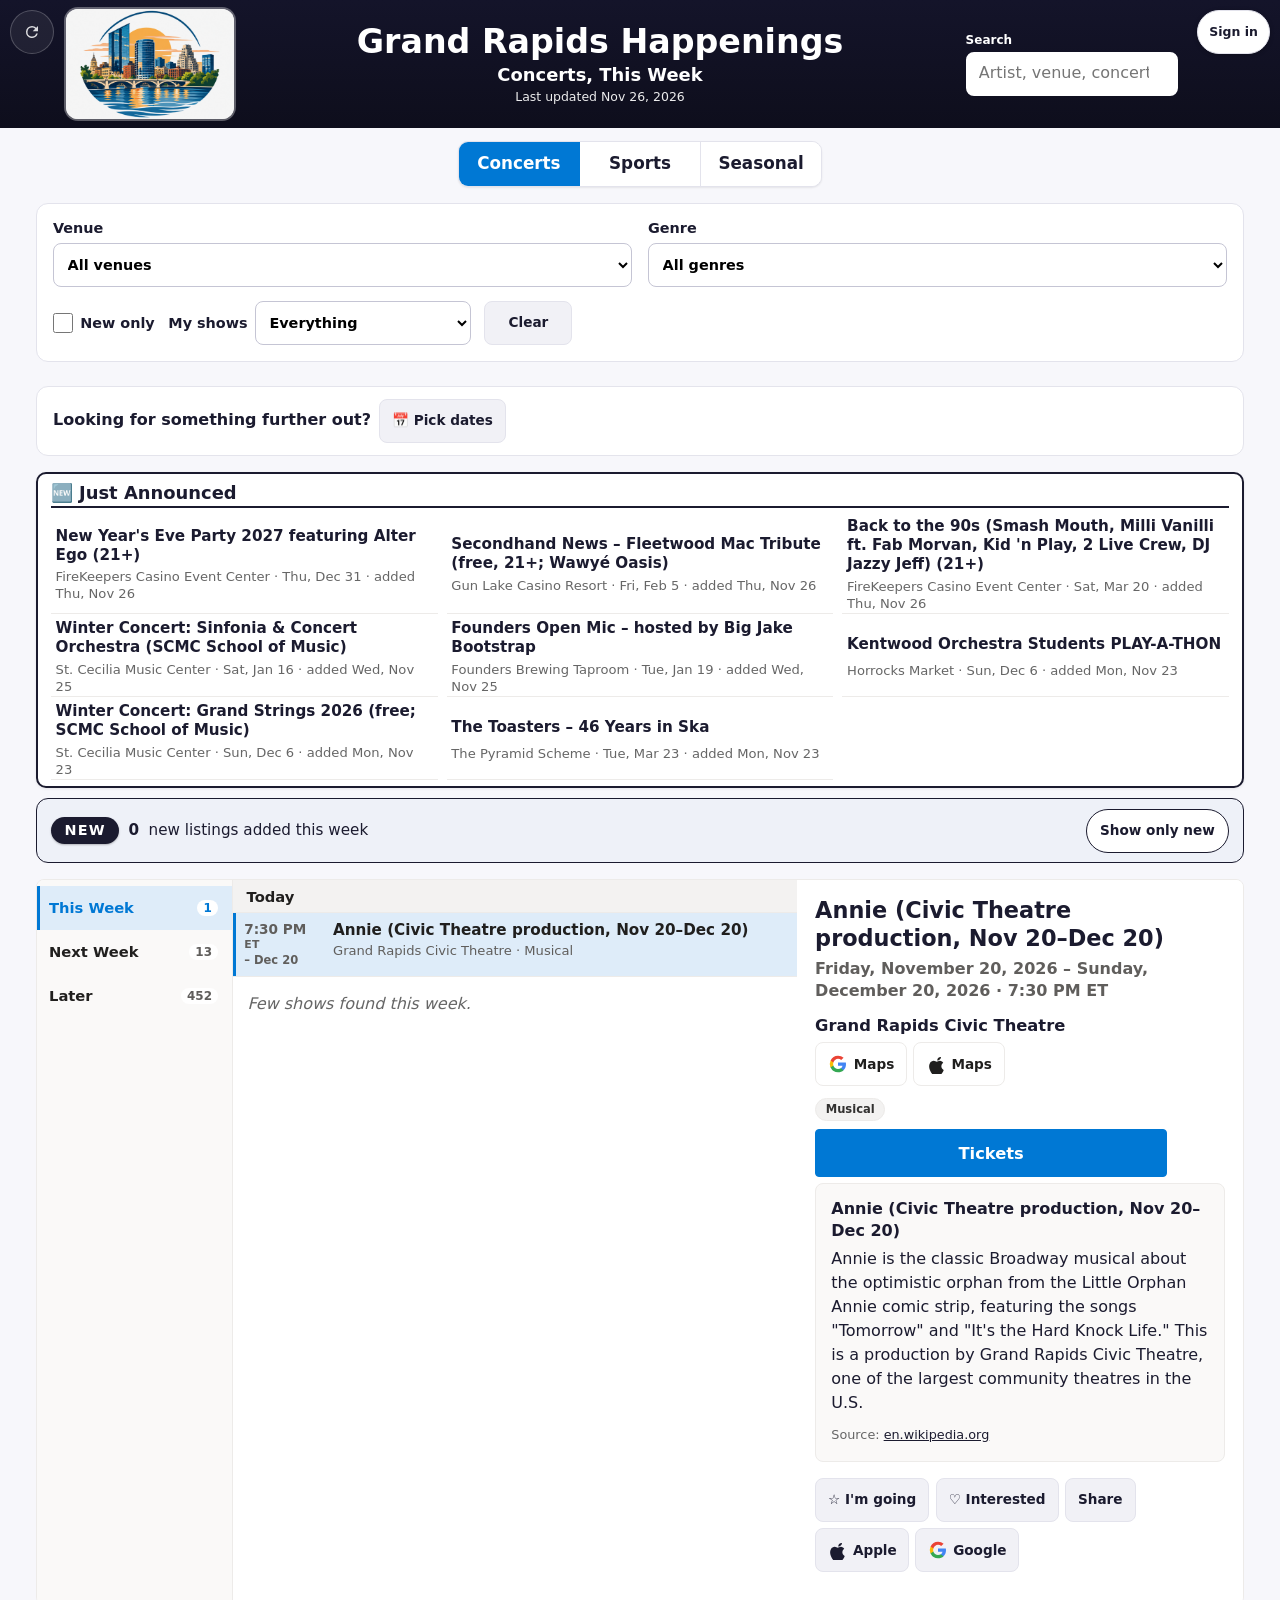
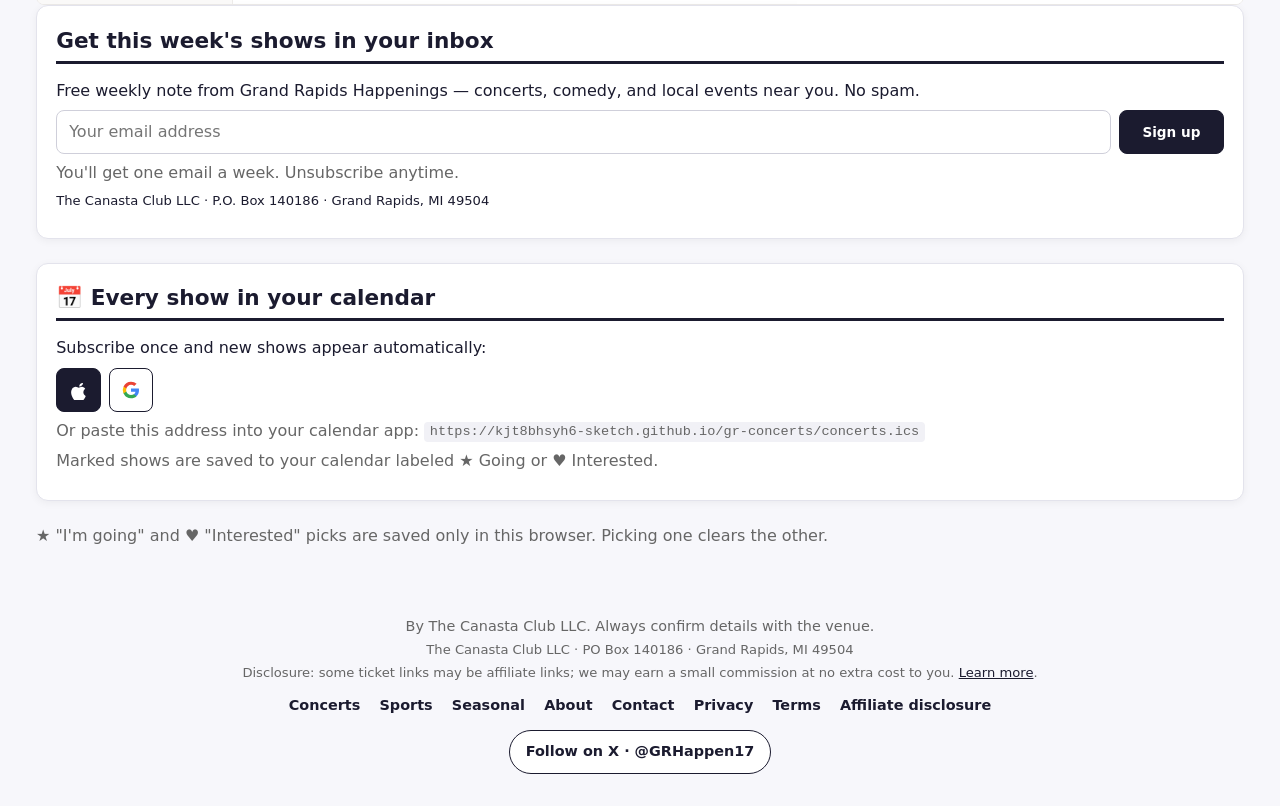
==== commit baabdc1c: "Daily update 2026-11-26: drop finished Nov 25 shows, add Secondhand News and other verified listings" ====
--- a/index.html
+++ b/index.html
@@ -1,8 +1,8 @@
 <!doctype html><html lang="en"><head><meta name='impact-site-verification' value='eac4d3b9-67de-4eab-9aab-28824f955603'><meta charset="utf-8"><meta name="viewport" content="width=device-width,initial-scale=1"><meta name="google-site-verification" content="nDKhhTOPAaCx34YRSxGSWMy59igHP0gIZXPhLIAlEQs" /><script>(function(l){var h=l.hostname,p=l.pathname;if(/\.pages\.dev$/.test(h)&&h.split(".").length>3)return;if(h==="kjt8bhsyh6-sketch.github.io"){p=p.replace(/^\/gr-concerts(\/|$)/,"/")}else if(h!=="www.grhappenings.com"&&!/\.pages\.dev$/.test(h)){return}p=p.replace(/\/index\.html$/,"/").replace(/\.html$/,"");l.replace("https://grhappenings.com"+p+l.search+l.hash)})(location)</script><link rel="canonical" href="https://grhappenings.com/">
 <title>Grand Rapids Happenings</title><meta property="og:site_name" content="Grand Rapids Happenings"><meta name="description" content="Live music in Grand Rapids, MI this week and next, plus shows months ahead. New shows marked NEW.">
-<link rel="stylesheet" href="style.css?v=202611250625"><link rel="alternate" type="text/calendar" title="All shows (iCal)" href="concerts.ics"><link rel="manifest" href="manifest.webmanifest?v=202611250625"><link rel="icon" href="icons/favicon.ico?v=202611250625" sizes="any"><link rel="icon" type="image/png" sizes="32x32" href="icons/favicon-32.png?v=202611250625"><link rel="apple-touch-icon" href="icons/apple-touch-icon.png?v=202611250625"><meta name="application-name" content="Grand Rapids Happenings"><meta name="apple-mobile-web-app-title" content="GR Happenings"><meta name="apple-mobile-web-app-capable" content="yes"><meta name="mobile-web-app-capable" content="yes"><meta name="theme-color" content="#14142a"></head><body>
-<div class="mast"><header><img class="brand" src="assets/brand/cityscape.png?v=202611250625" alt=""><div class="mast-copy"><h1>Grand Rapids Happenings</h1><p class="subtitle">Concerts, This Week and Next</p><p id="updated"></p></div><div class="mast-search" role="search"><label for="f-q">Search</label><input type="search" id="f-q" placeholder="Artist, venue, concerto…" enterkeyhint="search"></div></header></div>
-<nav class="segtoggle" aria-label="Section"><a href="index.html?v=202611250625" aria-current="page">Concerts</a><a href="sports.html?v=202611250625">Sports</a><a href="seasonal.html?v=202611250625">Seasonal</a></nav>
+<link rel="stylesheet" href="style.css?v=202611260553"><link rel="alternate" type="text/calendar" title="All shows (iCal)" href="concerts.ics"><link rel="manifest" href="manifest.webmanifest?v=202611260553"><link rel="icon" href="icons/favicon.ico?v=202611260553" sizes="any"><link rel="icon" type="image/png" sizes="32x32" href="icons/favicon-32.png?v=202611260553"><link rel="apple-touch-icon" href="icons/apple-touch-icon.png?v=202611260553"><meta name="application-name" content="Grand Rapids Happenings"><meta name="apple-mobile-web-app-title" content="GR Happenings"><meta name="apple-mobile-web-app-capable" content="yes"><meta name="mobile-web-app-capable" content="yes"><meta name="theme-color" content="#14142a"></head><body>
+<div class="mast"><header><img class="brand" src="assets/brand/cityscape.png?v=202611260553" alt=""><div class="mast-copy"><h1>Grand Rapids Happenings</h1><p class="subtitle">Concerts, This Week and Next</p><p id="updated"></p></div><div class="mast-search" role="search"><label for="f-q">Search</label><input type="search" id="f-q" placeholder="Artist, venue, concerto…" enterkeyhint="search"></div></header></div>
+<nav class="segtoggle" aria-label="Section"><a href="index.html?v=202611260553" aria-current="page">Concerts</a><a href="sports.html?v=202611260553">Sports</a><a href="seasonal.html?v=202611260553">Seasonal</a></nav>
 <main>
 <section class="filters" aria-label="Filter shows">
   <div class="filter-fields">
@@ -47,8 +47,8 @@
 <p class="note">★ "I'm going" and ♥ "Interested" picks are saved only in this browser. Picking one clears the other.</p>
 </main>
 <div id="toast" role="status" hidden></div>
-<footer><p>By The Canasta Club LLC. Always confirm details with the venue.</p><p class="mail-addr">The Canasta Club LLC · PO Box 140186 · Grand Rapids, MI 49504</p><p class="disclosure">Disclosure: some ticket links may be affiliate links; we may earn a small commission at no extra cost to you. <a href="about.html#disclosure">Learn more</a>.</p><nav class="footlinks"><a href="index.html?v=202611250625">Concerts</a><a href="sports.html?v=202611250625">Sports</a><a href="seasonal.html?v=202611250625">Seasonal</a><a href="about.html">About</a><a href="about.html#contact">Contact</a><a href="privacy.html">Privacy</a><a href="terms.html">Terms</a><a href="about.html#disclosure">Affiliate disclosure</a></nav><p class="xfoot"><a href="https://x.com/GRHappen17" target="_blank" rel="noopener me" aria-label="Follow Grand Rapids Happenings on X (@GRHappen17)">Follow on X · @GRHappen17</a></p></footer>
-<script src="config.js?v=202611250625"></script><script src="concerts.js?v=202611250625"></script><script src="bios.js?v=202611250625"></script><script src="ics.js?v=202611250625"></script><script src="venues.js?v=202611250625"></script><script src="date-range.js?v=202611250625"></script><script src="bio-modal.js?v=202611250625"></script><script src="marks.js?v=202611250625"></script><script src="pane.js?v=202611250625"></script><script src="app.js?v=202611250625"></script>
-<script src="profiles.js?v=202611250625"></script><script src="track.js?v=202611250625"></script><script src="refresh.js?v=202611250625"></script>
+<footer><p>By The Canasta Club LLC. Always confirm details with the venue.</p><p class="mail-addr">The Canasta Club LLC · PO Box 140186 · Grand Rapids, MI 49504</p><p class="disclosure">Disclosure: some ticket links may be affiliate links; we may earn a small commission at no extra cost to you. <a href="about.html#disclosure">Learn more</a>.</p><nav class="footlinks"><a href="index.html?v=202611260553">Concerts</a><a href="sports.html?v=202611260553">Sports</a><a href="seasonal.html?v=202611260553">Seasonal</a><a href="about.html">About</a><a href="about.html#contact">Contact</a><a href="privacy.html">Privacy</a><a href="terms.html">Terms</a><a href="about.html#disclosure">Affiliate disclosure</a></nav><p class="xfoot"><a href="https://x.com/GRHappen17" target="_blank" rel="noopener me" aria-label="Follow Grand Rapids Happenings on X (@GRHappen17)">Follow on X · @GRHappen17</a></p></footer>
+<script src="config.js?v=202611260553"></script><script src="concerts.js?v=202611260553"></script><script src="bios.js?v=202611260553"></script><script src="ics.js?v=202611260553"></script><script src="venues.js?v=202611260553"></script><script src="date-range.js?v=202611260553"></script><script src="bio-modal.js?v=202611260553"></script><script src="marks.js?v=202611260553"></script><script src="pane.js?v=202611260553"></script><script src="app.js?v=202611260553"></script>
+<script src="profiles.js?v=202611260553"></script><script src="track.js?v=202611260553"></script><script src="refresh.js?v=202611260553"></script>
 <script data-goatcounter="https://grhappenings.goatcounter.com/count" async src="//gc.zgo.at/count.js"></script>
 </body></html>
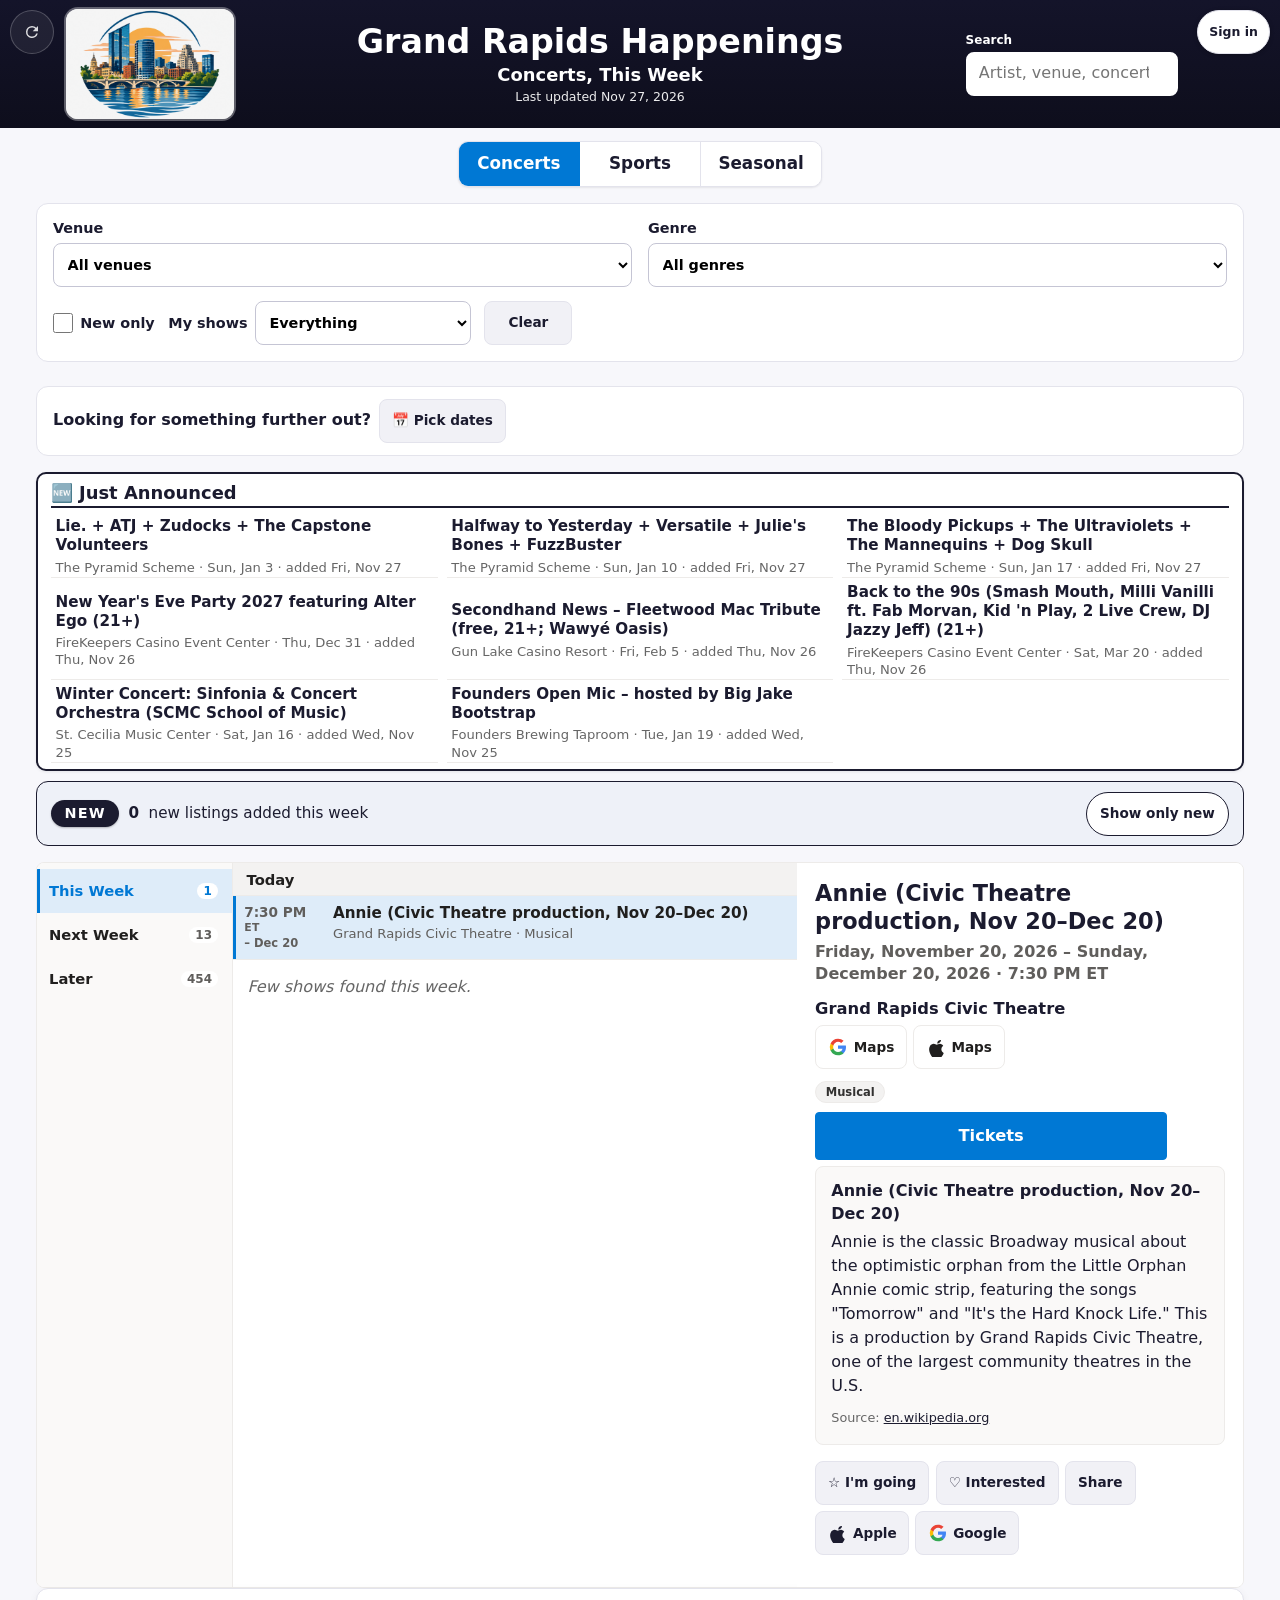
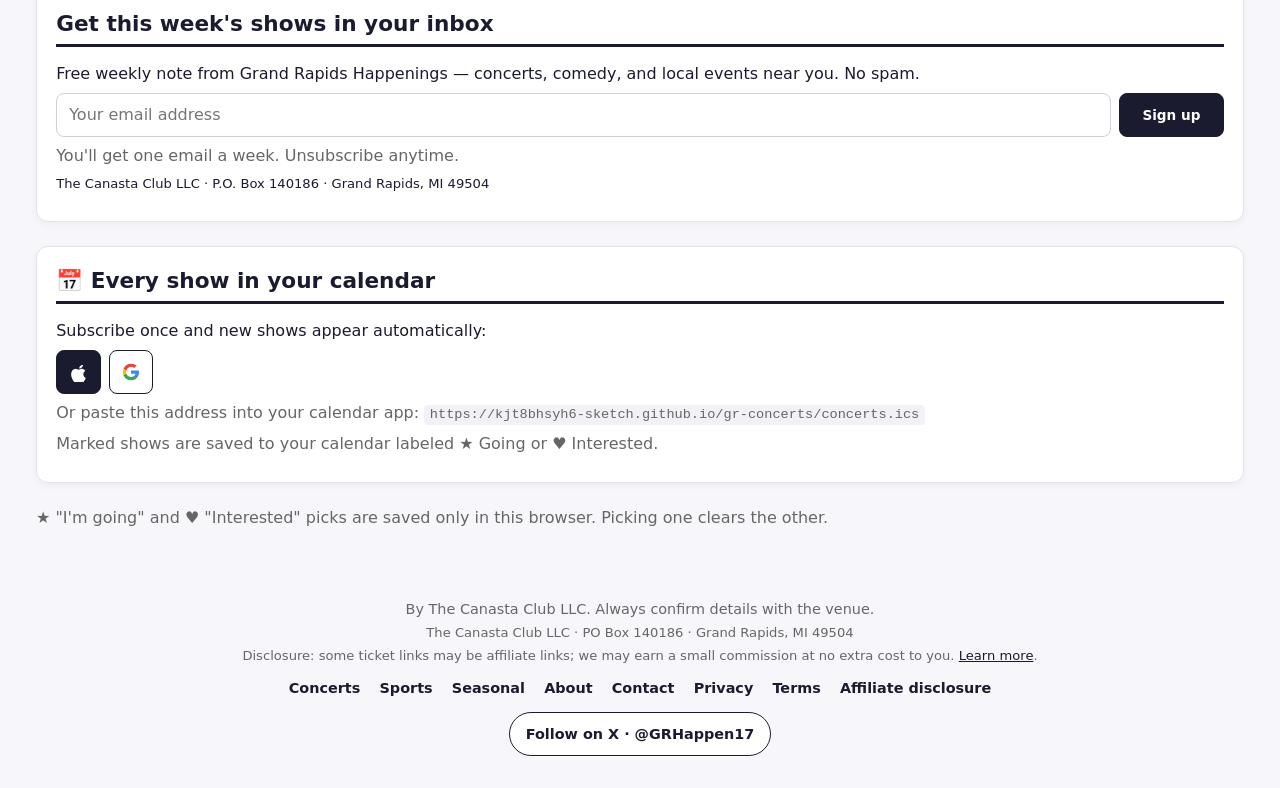
==== commit f2156aad: "Daily update 2026-11-27: drop finished Nov 26 shows, add Pyramid Scheme bills, fix Symphony event li" ====
--- a/index.html
+++ b/index.html
@@ -1,8 +1,8 @@
 <!doctype html><html lang="en"><head><meta name='impact-site-verification' value='eac4d3b9-67de-4eab-9aab-28824f955603'><meta charset="utf-8"><meta name="viewport" content="width=device-width,initial-scale=1"><meta name="google-site-verification" content="nDKhhTOPAaCx34YRSxGSWMy59igHP0gIZXPhLIAlEQs" /><script>(function(l){var h=l.hostname,p=l.pathname;if(/\.pages\.dev$/.test(h)&&h.split(".").length>3)return;if(h==="kjt8bhsyh6-sketch.github.io"){p=p.replace(/^\/gr-concerts(\/|$)/,"/")}else if(h!=="www.grhappenings.com"&&!/\.pages\.dev$/.test(h)){return}p=p.replace(/\/index\.html$/,"/").replace(/\.html$/,"");l.replace("https://grhappenings.com"+p+l.search+l.hash)})(location)</script><link rel="canonical" href="https://grhappenings.com/">
 <title>Grand Rapids Happenings</title><meta property="og:site_name" content="Grand Rapids Happenings"><meta name="description" content="Live music in Grand Rapids, MI this week and next, plus shows months ahead. New shows marked NEW.">
-<link rel="stylesheet" href="style.css?v=202611260553"><link rel="alternate" type="text/calendar" title="All shows (iCal)" href="concerts.ics"><link rel="manifest" href="manifest.webmanifest?v=202611260553"><link rel="icon" href="icons/favicon.ico?v=202611260553" sizes="any"><link rel="icon" type="image/png" sizes="32x32" href="icons/favicon-32.png?v=202611260553"><link rel="apple-touch-icon" href="icons/apple-touch-icon.png?v=202611260553"><meta name="application-name" content="Grand Rapids Happenings"><meta name="apple-mobile-web-app-title" content="GR Happenings"><meta name="apple-mobile-web-app-capable" content="yes"><meta name="mobile-web-app-capable" content="yes"><meta name="theme-color" content="#14142a"></head><body>
-<div class="mast"><header><img class="brand" src="assets/brand/cityscape.png?v=202611260553" alt=""><div class="mast-copy"><h1>Grand Rapids Happenings</h1><p class="subtitle">Concerts, This Week and Next</p><p id="updated"></p></div><div class="mast-search" role="search"><label for="f-q">Search</label><input type="search" id="f-q" placeholder="Artist, venue, concerto…" enterkeyhint="search"></div></header></div>
-<nav class="segtoggle" aria-label="Section"><a href="index.html?v=202611260553" aria-current="page">Concerts</a><a href="sports.html?v=202611260553">Sports</a><a href="seasonal.html?v=202611260553">Seasonal</a></nav>
+<link rel="stylesheet" href="style.css?v=202611270610"><link rel="alternate" type="text/calendar" title="All shows (iCal)" href="concerts.ics"><link rel="manifest" href="manifest.webmanifest?v=202611270610"><link rel="icon" href="icons/favicon.ico?v=202611270610" sizes="any"><link rel="icon" type="image/png" sizes="32x32" href="icons/favicon-32.png?v=202611270610"><link rel="apple-touch-icon" href="icons/apple-touch-icon.png?v=202611270610"><meta name="application-name" content="Grand Rapids Happenings"><meta name="apple-mobile-web-app-title" content="GR Happenings"><meta name="apple-mobile-web-app-capable" content="yes"><meta name="mobile-web-app-capable" content="yes"><meta name="theme-color" content="#14142a"></head><body>
+<div class="mast"><header><img class="brand" src="assets/brand/cityscape.png?v=202611270610" alt=""><div class="mast-copy"><h1>Grand Rapids Happenings</h1><p class="subtitle">Concerts, This Week and Next</p><p id="updated"></p></div><div class="mast-search" role="search"><label for="f-q">Search</label><input type="search" id="f-q" placeholder="Artist, venue, concerto…" enterkeyhint="search"></div></header></div>
+<nav class="segtoggle" aria-label="Section"><a href="index.html?v=202611270610" aria-current="page">Concerts</a><a href="sports.html?v=202611270610">Sports</a><a href="seasonal.html?v=202611270610">Seasonal</a></nav>
 <main>
 <section class="filters" aria-label="Filter shows">
   <div class="filter-fields">
@@ -47,8 +47,8 @@
 <p class="note">★ "I'm going" and ♥ "Interested" picks are saved only in this browser. Picking one clears the other.</p>
 </main>
 <div id="toast" role="status" hidden></div>
-<footer><p>By The Canasta Club LLC. Always confirm details with the venue.</p><p class="mail-addr">The Canasta Club LLC · PO Box 140186 · Grand Rapids, MI 49504</p><p class="disclosure">Disclosure: some ticket links may be affiliate links; we may earn a small commission at no extra cost to you. <a href="about.html#disclosure">Learn more</a>.</p><nav class="footlinks"><a href="index.html?v=202611260553">Concerts</a><a href="sports.html?v=202611260553">Sports</a><a href="seasonal.html?v=202611260553">Seasonal</a><a href="about.html">About</a><a href="about.html#contact">Contact</a><a href="privacy.html">Privacy</a><a href="terms.html">Terms</a><a href="about.html#disclosure">Affiliate disclosure</a></nav><p class="xfoot"><a href="https://x.com/GRHappen17" target="_blank" rel="noopener me" aria-label="Follow Grand Rapids Happenings on X (@GRHappen17)">Follow on X · @GRHappen17</a></p></footer>
-<script src="config.js?v=202611260553"></script><script src="concerts.js?v=202611260553"></script><script src="bios.js?v=202611260553"></script><script src="ics.js?v=202611260553"></script><script src="venues.js?v=202611260553"></script><script src="date-range.js?v=202611260553"></script><script src="bio-modal.js?v=202611260553"></script><script src="marks.js?v=202611260553"></script><script src="pane.js?v=202611260553"></script><script src="app.js?v=202611260553"></script>
-<script src="profiles.js?v=202611260553"></script><script src="track.js?v=202611260553"></script><script src="refresh.js?v=202611260553"></script>
+<footer><p>By The Canasta Club LLC. Always confirm details with the venue.</p><p class="mail-addr">The Canasta Club LLC · PO Box 140186 · Grand Rapids, MI 49504</p><p class="disclosure">Disclosure: some ticket links may be affiliate links; we may earn a small commission at no extra cost to you. <a href="about.html#disclosure">Learn more</a>.</p><nav class="footlinks"><a href="index.html?v=202611270610">Concerts</a><a href="sports.html?v=202611270610">Sports</a><a href="seasonal.html?v=202611270610">Seasonal</a><a href="about.html">About</a><a href="about.html#contact">Contact</a><a href="privacy.html">Privacy</a><a href="terms.html">Terms</a><a href="about.html#disclosure">Affiliate disclosure</a></nav><p class="xfoot"><a href="https://x.com/GRHappen17" target="_blank" rel="noopener me" aria-label="Follow Grand Rapids Happenings on X (@GRHappen17)">Follow on X · @GRHappen17</a></p></footer>
+<script src="config.js?v=202611270610"></script><script src="concerts.js?v=202611270610"></script><script src="bios.js?v=202611270610"></script><script src="ics.js?v=202611270610"></script><script src="venues.js?v=202611270610"></script><script src="date-range.js?v=202611270610"></script><script src="bio-modal.js?v=202611270610"></script><script src="marks.js?v=202611270610"></script><script src="pane.js?v=202611270610"></script><script src="app.js?v=202611270610"></script>
+<script src="profiles.js?v=202611270610"></script><script src="track.js?v=202611270610"></script><script src="refresh.js?v=202611270610"></script>
 <script data-goatcounter="https://grhappenings.goatcounter.com/count" async src="//gc.zgo.at/count.js"></script>
 </body></html>
